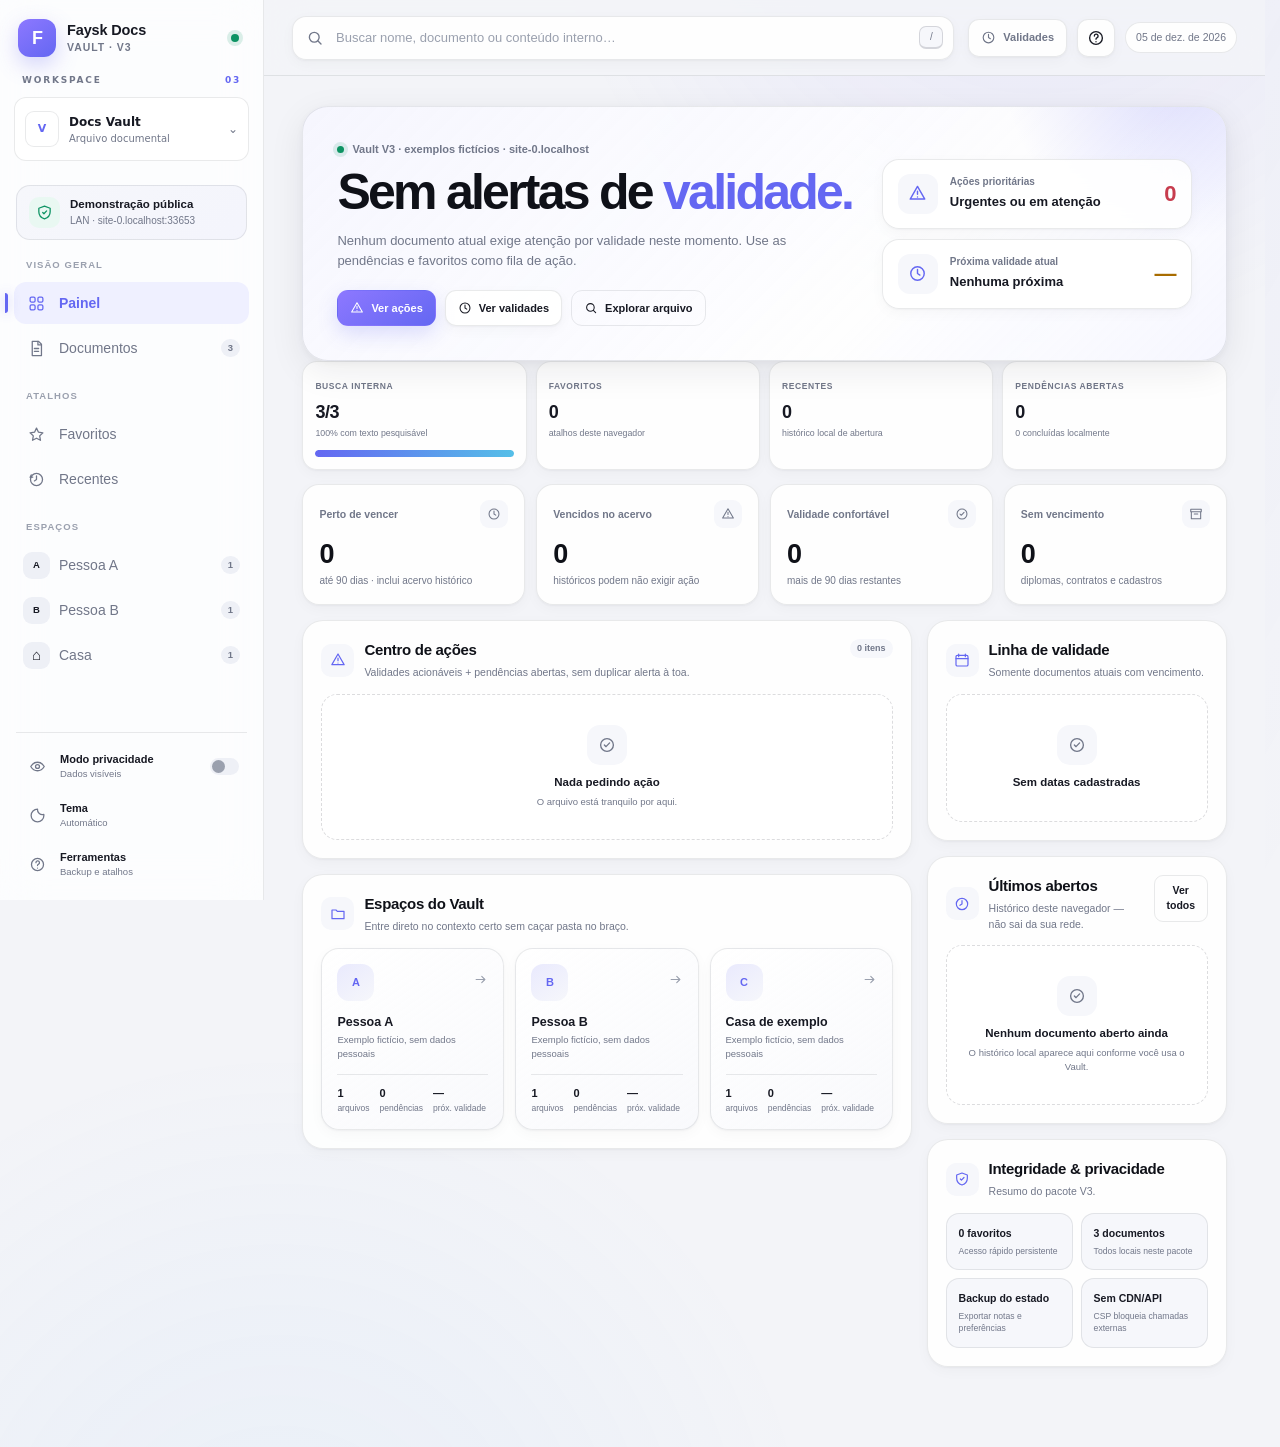
==== index.html @ d21cd4b2 "Initial public release with synthetic examples and privacy safeguards" ====
<!doctype html>
<html lang="pt-BR">
<head>
  <meta charset="utf-8">
  <meta name="viewport" content="width=device-width, initial-scale=1, viewport-fit=cover">
  <meta name="color-scheme" content="light dark">
  <meta name="theme-color" content="#0a0d14">
  <meta http-equiv="Content-Security-Policy" content="default-src 'self' data: blob:; script-src 'self'; style-src 'self' 'unsafe-inline'; img-src 'self' data: blob:; media-src 'self' data: blob:; frame-src 'self' data: blob:; object-src 'self' data: blob:; connect-src 'self'; base-uri 'self'; form-action 'self'">
  <title>Faysk Docs Vault · V3</title>
  <meta name="description" content="Cofre documental local, privado e 100% offline.">
  <link rel="icon" href="assets/icons/favicon.svg" type="image/svg+xml">
  <link rel="stylesheet" href="assets/css/app.css">
  <link rel="stylesheet" href="workspace.css?v=20261024">
  <link rel="stylesheet" href="finish.css?v=20261024-polish">
  <script defer src="finish.js?v=20261024-polish"></script>
</head>
<body data-workspace="valt">
  <a class="skip-link" href="#main">Ir para o conteúdo</a>

  <div class="app-shell">
    <aside class="sidebar" id="sidebar" aria-label="Navegação principal">
      <div class="brand-row">
        <button class="brand" type="button" data-route="dashboard" aria-label="Abrir painel">
          <span class="brand-mark" aria-hidden="true">F</span>
          <span class="brand-copy"><strong>Faysk Docs</strong><small>Vault · V3</small></span>
        </button>
        <span class="offline-dot" title="Sem dependências externas" aria-label="Sem dependências externas"></span>
      </div>

      <section class="workspace-picker" aria-label="Workspace"><div class="workspace-label">WORKSPACE <span>03</span></div><details class="project-switch"><summary aria-label="Workspace: Docs Vault. Alterar projeto"><span class="project-icon" aria-hidden="true">V</span><span class="project-copy"><strong>Docs Vault</strong><small>Arquivo documental</small></span><span class="project-caret" aria-hidden="true">⌄</span></summary><nav class="project-options" aria-label="Projetos do servidor"><a href="/router/"><span class="project-icon" aria-hidden="true">R</span><span class="project-copy"><strong>Router Huawei</strong><small>Monitor da rede</small></span></a><a href="/s7/"><span class="project-icon" aria-hidden="true">S7</span><span class="project-copy"><strong>Galaxy S7 Edge</strong><small>SM-G935F · ARM64</small></span></a><a href="/valt/" aria-current="page"><span class="project-icon" aria-hidden="true">V</span><span class="project-copy"><strong>Docs Vault</strong><small>Arquivo documental</small></span><span class="project-check" aria-hidden="true">✓</span></a></nav></details></section>

      <div class="vault-state" id="vaultState">
        <span class="vault-state-icon" aria-hidden="true"><svg viewBox="0 0 24 24"><path d="M12 3 4 6v5c0 4.9 3.1 8.5 8 10 4.9-1.5 8-5.1 8-10V6l-8-3Z"/><path d="m9.5 12 1.7 1.7 3.8-4"/></svg></span>
        <span><strong>Demonstração pública</strong><small id="vaultOrigin">Privado por padrão</small></span>
      </div>

      <nav class="primary-nav">
        <p class="nav-label">Visão geral</p>
        <button class="nav-item active" data-route="dashboard" type="button">
          <span class="nav-icon" aria-hidden="true"><svg viewBox="0 0 24 24"><rect x="3" y="3" width="7" height="7" rx="2"/><rect x="14" y="3" width="7" height="7" rx="2"/><rect x="3" y="14" width="7" height="7" rx="2"/><rect x="14" y="14" width="7" height="7" rx="2"/></svg></span>
          <span>Painel</span><span class="nav-count" id="navActionCount"></span>
        </button>
        <button class="nav-item" data-route="documents" type="button">
          <span class="nav-icon" aria-hidden="true"><svg viewBox="0 0 24 24"><path d="M6 2h9l4 4v16H6z"/><path d="M14 2v5h5M9 12h6M9 16h6"/></svg></span>
          <span>Documentos</span><span class="nav-count" id="navDocumentCount"></span>
        </button>

        <p class="nav-label">Atalhos</p>
        <button class="nav-item" data-route="favorites" type="button">
          <span class="nav-icon" aria-hidden="true"><svg viewBox="0 0 24 24"><path d="m12 3 2.8 5.7 6.2.9-4.5 4.4 1.1 6.2-5.6-2.9-5.6 2.9 1.1-6.2L3 9.6l6.2-.9L12 3Z"/></svg></span>
          <span>Favoritos</span><span class="nav-count" id="navFavoriteCount"></span>
        </button>
        <button class="nav-item" data-route="recent" type="button">
          <span class="nav-icon" aria-hidden="true"><svg viewBox="0 0 24 24"><circle cx="12" cy="12" r="8.5"/><path d="M12 7v5l-3 2M4.5 5.5 3 9l3.7-.4"/></svg></span>
          <span>Recentes</span><span class="nav-count" id="navRecentCount"></span>
        </button>

        <p class="nav-label">Espaços</p>
        <button class="nav-item" data-route="demoa" type="button"><span class="nav-avatar">A</span><span>Pessoa A</span><span class="nav-count" id="navDemoaCount"></span></button>
        <button class="nav-item" data-route="demob" type="button"><span class="nav-avatar">B</span><span>Pessoa B</span><span class="nav-count" id="navDemobCount"></span></button>
        <button class="nav-item" data-route="casa" type="button"><span class="nav-avatar home-avatar" aria-hidden="true">⌂</span><span>Casa</span><span class="nav-count" id="navCasaCount"></span></button>
      </nav>

      <div class="sidebar-spacer"></div>
      <div class="sidebar-footer">
        <button id="privacyToggle" class="utility-button" type="button" aria-pressed="false">
          <span class="nav-icon" aria-hidden="true"><svg viewBox="0 0 24 24"><path d="M2.5 12s3.5-6 9.5-6 9.5 6 9.5 6-3.5 6-9.5 6-9.5-6-9.5-6Z"/><circle cx="12" cy="12" r="2.8"/></svg></span>
          <span class="utility-copy"><strong>Modo privacidade</strong><small id="privacyLabel">Dados visíveis</small></span><span class="toggle-track"><span></span></span>
        </button>
        <button id="themeToggle" class="utility-button compact" type="button">
          <span class="nav-icon" aria-hidden="true"><svg viewBox="0 0 24 24"><path d="M12 3a9 9 0 1 0 9 9c0-.5 0-1-.1-1.5A7 7 0 0 1 12 3Z"/></svg></span>
          <span class="utility-copy"><strong>Tema</strong><small id="themeLabel">Automático</small></span>
        </button>
        <button class="utility-button compact" type="button" data-open-tools>
          <span class="nav-icon" aria-hidden="true"><svg viewBox="0 0 24 24"><circle cx="12" cy="12" r="8.5"/><path d="M9.8 9.4a2.5 2.5 0 1 1 3.4 2.3c-.8.4-1.2.9-1.2 1.8M12 17h.01"/></svg></span>
          <span class="utility-copy"><strong>Ferramentas</strong><small>Backup e atalhos</small></span>
        </button>
      </div>
    </aside>

    <section class="workspace">
      <header class="topbar">
        <button id="menuToggle" class="icon-button mobile-only" type="button" aria-label="Abrir menu"><svg viewBox="0 0 24 24"><path d="M4 7h16M4 12h16M4 17h16"/></svg></button>
        <div class="search-wrap" id="searchWrap">
          <span class="search-icon" aria-hidden="true"><svg viewBox="0 0 24 24"><circle cx="11" cy="11" r="6.5"/><path d="m16 16 4 4"/></svg></span>
          <input id="globalSearch" type="search" placeholder="Buscar nome, documento ou conteúdo interno…" autocomplete="off" spellcheck="false" aria-label="Pesquisar no arquivo">
          <button id="clearSearch" class="clear-search" type="button" aria-label="Limpar pesquisa" hidden>×</button><kbd>/</kbd>
        </div>
        <div class="top-actions">
          <button id="validityFocus" class="filter-button" type="button" aria-pressed="false"><svg viewBox="0 0 24 24"><circle cx="12" cy="12" r="8.5"/><path d="M12 7v5l3 2"/></svg><span>Validades</span></button>
          <button id="utilityOpen" class="icon-button" type="button" aria-label="Ferramentas e atalhos" title="Ferramentas (?)"><svg viewBox="0 0 24 24"><circle cx="12" cy="12" r="8.5"/><path d="M9.8 9.4a2.5 2.5 0 1 1 3.4 2.3c-.8.4-1.2.9-1.2 1.8M12 17h.01"/></svg></button>
          <span class="today-pill" id="todayPill"></span>
        </div>
      </header>
      <main id="main" tabindex="-1" aria-live="polite"></main>
    </section>
  </div>

  <div class="sidebar-backdrop" id="sidebarBackdrop" hidden></div>

  <div id="viewer" class="viewer" hidden>
    <div class="viewer-backdrop" data-close-viewer></div>
    <section class="viewer-panel" role="dialog" aria-modal="true" aria-labelledby="viewerTitle">
      <header class="viewer-header">
        <div class="viewer-heading">
          <span class="viewer-file-badge" id="viewerBadge">DOC</span>
          <div><p class="eyebrow" id="viewerEyebrow">Visualização local</p><h2 id="viewerTitle">Documento</h2><p id="viewerPath" class="viewer-path"></p></div>
        </div>
        <div class="viewer-actions">
          <button id="viewerFavorite" class="icon-button star-button" type="button" aria-label="Favoritar documento" aria-pressed="false"><svg viewBox="0 0 24 24"><path d="m12 3 2.8 5.7 6.2.9-4.5 4.4 1.1 6.2-5.6-2.9-5.6 2.9 1.1-6.2L3 9.6l6.2-.9L12 3Z"/></svg></button>
          <a id="viewerDownload" class="button secondary viewer-download" download>Baixar cópia</a>
          <a id="viewerOpen" class="button secondary" target="_blank" rel="noopener">Abrir original</a>
          <button class="icon-button" data-close-viewer type="button" aria-label="Fechar visualização"><svg viewBox="0 0 24 24"><path d="m6 6 12 12M18 6 6 18"/></svg></button>
        </div>
      </header>
      <div class="viewer-layout">
        <div id="viewerBody" class="viewer-body"></div>
        <aside id="viewerSide" class="viewer-side" aria-label="Informações do documento">
          <div class="viewer-side-section"><p class="side-label">Documento</p><div id="viewerMeta" class="viewer-meta"></div></div>
          <div class="viewer-side-section"><p class="side-label">Ações rápidas</p><div class="viewer-quick-actions">
            <button id="copyPathButton" class="side-action" type="button">Copiar caminho</button>
            <button id="copyLinkButton" class="side-action" type="button">Copiar link local</button>
          </div></div>
          <div class="viewer-side-section note-section"><div class="side-label-row"><p class="side-label">Nota local</p><span id="noteSaved" class="note-saved">Salva automaticamente</span></div><textarea id="viewerNote" rows="8" placeholder="Anotação privada deste navegador…"></textarea><p class="side-hint">Fica no armazenamento local deste navegador. Não altera o arquivo original.</p></div>
        </aside>
      </div>
    </section>
  </div>

  <dialog id="utilityDialog" class="utility-dialog">
    <form method="dialog" class="utility-dialog-panel">
      <header><div><p class="eyebrow">Vault V3</p><h2>Ferramentas locais</h2><p>Atalhos, backup das preferências e diagnóstico do ambiente.</p></div><button class="icon-button" value="cancel" aria-label="Fechar"><svg viewBox="0 0 24 24"><path d="m6 6 12 12M18 6 6 18"/></svg></button></header>
      <div class="utility-dialog-grid">
        <section><h3>Atalhos</h3><div class="shortcut-list"><div><kbd>/</kbd><span>Buscar no Vault</span></div><div><kbd>Esc</kbd><span>Fechar visualização</span></div><div><kbd>F</kbd><span>Favoritar documento aberto</span></div><div><kbd>?</kbd><span>Abrir esta janela</span></div><div><kbd>←</kbd><kbd>→</kbd><span>Navegar entre documentos</span></div></div></section>
        <section><h3>Estado local</h3><p id="localStateSummary" class="dialog-copy"></p><div class="dialog-actions"><button id="exportState" type="button" class="button">Exportar backup</button><label class="button ghost file-label">Importar backup<input id="importState" type="file" accept="application/json,.json" hidden></label><button id="resetState" type="button" class="button danger">Limpar estado</button></div></section>
        <section class="dialog-wide"><h3>Segurança e execução</h3><div id="runtimeInfo" class="runtime-info"></div></section>
      </div>
    </form>
  </dialog>

  <div id="toast" class="toast" role="status" aria-live="polite"></div>

  <script src="examples/data.example.js"></script>
  <script src="examples/search-index.example.js"></script>
  <script src="examples/previews.example.js"></script>
  <script src="assets/js/app.js"></script>
</body>
</html>
---- assets/css/app.css ----
:root{
  color-scheme:light dark;
  --sidebar:264px;
  --topbar:76px;
  --bg:#f3f4f8;
  --bg-elev:#f8f9fc;
  --surface:rgba(255,255,255,.86);
  --surface-solid:#fff;
  --surface-2:#f6f7fb;
  --surface-3:#eef0f6;
  --text:#171923;
  --text-strong:#0f1118;
  --muted:#717789;
  --muted-2:#9aa0ae;
  --border:rgba(21,24,36,.09);
  --border-strong:rgba(21,24,36,.15);
  --accent:#6467f2;
  --accent-2:#8d78ff;
  --accent-soft:#eff0ff;
  --accent-ring:rgba(100,103,242,.19);
  --green:#0d9363;
  --green-soft:#e9f8f2;
  --amber:#a86c00;
  --amber-soft:#fff5db;
  --red:#c73c4e;
  --red-soft:#ffedf0;
  --blue:#2970e6;
  --blue-soft:#edf4ff;
  --shadow-sm:0 1px 2px rgba(16,24,40,.04),0 4px 14px rgba(16,24,40,.03);
  --shadow:0 10px 35px rgba(20,22,35,.08),0 2px 7px rgba(20,22,35,.04);
  --shadow-lg:0 26px 80px rgba(15,18,30,.18),0 8px 24px rgba(15,18,30,.08);
  --radius:18px;
  --radius-sm:12px;
  --ease:cubic-bezier(.2,.75,.25,1);
}

:root[data-theme="dark"]{
  color-scheme:dark;
  --bg:#090b10;
  --bg-elev:#0c0f16;
  --surface:rgba(18,21,30,.88);
  --surface-solid:#12151e;
  --surface-2:#171b25;
  --surface-3:#202532;
  --text:#ecedf3;
  --text-strong:#fff;
  --muted:#969dab;
  --muted-2:#697181;
  --border:rgba(255,255,255,.075);
  --border-strong:rgba(255,255,255,.13);
  --accent:#8d8cff;
  --accent-2:#ac87ff;
  --accent-soft:#20213a;
  --accent-ring:rgba(141,140,255,.19);
  --green:#50d3a0;
  --green-soft:#112d25;
  --amber:#f4c15b;
  --amber-soft:#322711;
  --red:#ff7c8a;
  --red-soft:#36191f;
  --blue:#78a8ff;
  --blue-soft:#162845;
  --shadow-sm:0 1px 2px rgba(0,0,0,.2),0 5px 18px rgba(0,0,0,.12);
  --shadow:0 18px 42px rgba(0,0,0,.25),0 2px 8px rgba(0,0,0,.18);
  --shadow-lg:0 34px 100px rgba(0,0,0,.55),0 8px 30px rgba(0,0,0,.35);
}

@media(prefers-color-scheme:dark){
  :root:not([data-theme="light"]){
    color-scheme:dark;
    --bg:#090b10;--bg-elev:#0c0f16;--surface:rgba(18,21,30,.88);--surface-solid:#12151e;--surface-2:#171b25;--surface-3:#202532;--text:#ecedf3;--text-strong:#fff;--muted:#969dab;--muted-2:#697181;--border:rgba(255,255,255,.075);--border-strong:rgba(255,255,255,.13);--accent:#8d8cff;--accent-2:#ac87ff;--accent-soft:#20213a;--accent-ring:rgba(141,140,255,.19);--green:#50d3a0;--green-soft:#112d25;--amber:#f4c15b;--amber-soft:#322711;--red:#ff7c8a;--red-soft:#36191f;--blue:#78a8ff;--blue-soft:#162845;--shadow-sm:0 1px 2px rgba(0,0,0,.2),0 5px 18px rgba(0,0,0,.12);--shadow:0 18px 42px rgba(0,0,0,.25),0 2px 8px rgba(0,0,0,.18);--shadow-lg:0 34px 100px rgba(0,0,0,.55),0 8px 30px rgba(0,0,0,.35)
  }
}

*{box-sizing:border-box}
html{background:var(--bg);scroll-behavior:smooth}
body{margin:0;min-width:320px;background:
  radial-gradient(circle at 82% -10%,rgba(112,98,255,.10),transparent 31rem),
  radial-gradient(circle at 22% 110%,rgba(94,173,255,.07),transparent 34rem),
  var(--bg);color:var(--text);font-family:Inter,-apple-system,BlinkMacSystemFont,"Segoe UI",Roboto,Helvetica,Arial,sans-serif;font-size:14px;line-height:1.48;-webkit-font-smoothing:antialiased}
button,input,select{font:inherit;color:inherit}
button,a{-webkit-tap-highlight-color:transparent}
button:focus-visible,a:focus-visible,input:focus-visible,select:focus-visible{outline:3px solid var(--accent-ring);outline-offset:2px}
svg{width:1em;height:1em;fill:none;stroke:currentColor;stroke-width:1.8;stroke-linecap:round;stroke-linejoin:round}
.skip-link{position:fixed;left:16px;top:-60px;background:var(--text-strong);color:var(--bg);z-index:300;padding:10px 14px;border-radius:10px;text-decoration:none;font-weight:750;transition:.2s}.skip-link:focus{top:16px}

.app-shell{display:grid;grid-template-columns:var(--sidebar) minmax(0,1fr);min-height:100vh}
.sidebar{height:100vh;position:sticky;top:0;padding:18px 14px 14px;border-right:1px solid var(--border);background:color-mix(in srgb,var(--surface-solid) 77%,transparent);backdrop-filter:blur(22px) saturate(1.15);z-index:45;display:flex;flex-direction:column;overflow-y:auto;overflow-x:hidden}
.brand-row{display:flex;align-items:center;justify-content:space-between;padding:1px 4px 16px}
.brand{border:0;background:transparent;padding:0;display:flex;gap:11px;align-items:center;text-align:left;cursor:pointer;color:inherit}
.brand-mark{width:38px;height:38px;display:grid;place-items:center;border-radius:12px;background:linear-gradient(145deg,var(--accent-2),var(--accent));box-shadow:0 8px 22px rgba(100,103,242,.28);color:#fff;font-weight:900;font-size:18px;letter-spacing:-.05em}
.brand-copy{display:grid;line-height:1.12}.brand-copy strong{font-size:14.5px;letter-spacing:-.01em}.brand-copy small{color:var(--muted);margin-top:4px;font-size:10.5px;text-transform:uppercase;letter-spacing:.09em;font-weight:700}
.offline-dot{width:8px;height:8px;border-radius:50%;background:var(--green);box-shadow:0 0 0 4px color-mix(in srgb,var(--green) 14%,transparent);margin-right:6px}
.vault-state{display:flex;align-items:center;gap:10px;padding:11px 12px;margin:0 2px 18px;background:linear-gradient(145deg,var(--surface-2),color-mix(in srgb,var(--accent-soft) 32%,var(--surface-2)));border:1px solid var(--border);border-radius:14px}
.vault-state-icon{width:31px;height:31px;border-radius:10px;display:grid;place-items:center;background:var(--green-soft);color:var(--green);flex:none}.vault-state-icon svg{width:17px;height:17px}.vault-state>span:last-child{display:grid;line-height:1.2}.vault-state strong{font-size:11.5px}.vault-state small{color:var(--muted);font-size:10px;margin-top:3px}
.nav-label{font-size:9.5px;text-transform:uppercase;letter-spacing:.11em;color:var(--muted-2);font-weight:800;margin:17px 12px 7px}.nav-label:first-child{margin-top:0}
.primary-nav{display:grid;gap:3px}.nav-item{border:0;background:transparent;border-radius:12px;min-height:42px;display:grid;grid-template-columns:28px minmax(0,1fr) auto;gap:8px;align-items:center;padding:7px 9px;text-align:left;color:var(--muted);cursor:pointer;position:relative;transition:background .18s var(--ease),color .18s var(--ease),transform .18s var(--ease)}.nav-item:hover{background:var(--surface-2);color:var(--text);transform:translateX(1px)}.nav-item.active{background:var(--accent-soft);color:var(--accent);font-weight:730}.nav-item.active::before{content:"";position:absolute;left:-9px;width:3px;height:20px;border-radius:0 4px 4px 0;background:var(--accent);box-shadow:0 0 12px color-mix(in srgb,var(--accent) 45%,transparent)}
.nav-icon{display:grid;place-items:center;width:27px;height:27px}.nav-icon svg{width:17px;height:17px}.nav-avatar{width:27px;height:27px;border-radius:9px;background:var(--surface-3);color:var(--text);display:grid;place-items:center;font-size:9.5px;font-weight:850}.nav-item.active .nav-avatar{background:color-mix(in srgb,var(--accent) 14%,var(--surface-solid));color:var(--accent)}.home-avatar{font-size:15px}.nav-count{font-size:9.5px;min-width:19px;text-align:center;padding:2px 5px;border-radius:999px;background:var(--surface-3);color:var(--muted);font-weight:750}.nav-count:empty{display:none}.nav-item.active .nav-count{background:color-mix(in srgb,var(--accent) 13%,transparent);color:var(--accent)}
.sidebar-spacer{flex:1;min-height:24px}.sidebar-footer{display:grid;gap:6px;border-top:1px solid var(--border);padding-top:12px;margin:0 2px}
.utility-button{width:100%;border:0;background:transparent;border-radius:12px;padding:8px;display:grid;grid-template-columns:28px minmax(0,1fr) auto;gap:8px;align-items:center;text-align:left;cursor:pointer;color:var(--muted);transition:.18s}.utility-button:hover{background:var(--surface-2);color:var(--text)}.utility-copy{display:grid;line-height:1.15}.utility-copy strong{font-size:11px;color:var(--text);font-weight:720}.utility-copy small{font-size:9.5px;margin-top:3px}.toggle-track{width:29px;height:17px;border-radius:999px;background:var(--surface-3);padding:2px;transition:.2s}.toggle-track span{width:13px;height:13px;border-radius:50%;display:block;background:var(--muted-2);transition:.22s var(--ease)}.utility-button[aria-pressed="true"] .toggle-track{background:var(--accent)}.utility-button[aria-pressed="true"] .toggle-track span{transform:translateX(12px);background:#fff}

.workspace{min-width:0;position:relative}.topbar{height:var(--topbar);position:sticky;top:0;z-index:35;display:flex;align-items:center;gap:14px;padding:14px 28px;border-bottom:1px solid var(--border);background:color-mix(in srgb,var(--bg) 83%,transparent);backdrop-filter:blur(22px) saturate(1.2)}
.search-wrap{height:44px;max-width:680px;flex:1;display:flex;align-items:center;gap:10px;padding:0 10px 0 13px;border:1px solid var(--border);border-radius:14px;background:var(--surface);box-shadow:var(--shadow-sm);transition:border .2s,box-shadow .2s,background .2s}.search-wrap:focus-within{border-color:color-mix(in srgb,var(--accent) 40%,var(--border));box-shadow:0 0 0 4px var(--accent-ring),var(--shadow-sm);background:var(--surface-solid)}.search-icon{display:grid;color:var(--muted)}.search-icon svg{width:18px;height:18px}.search-wrap input{border:0;outline:0;background:transparent;min-width:0;flex:1;font-size:13px}.search-wrap input::placeholder{color:var(--muted-2)}.search-wrap kbd{min-width:24px;height:23px;border:1px solid var(--border-strong);border-bottom-width:2px;border-radius:7px;display:grid;place-items:center;color:var(--muted);font-size:10px;background:var(--surface-2);font-family:inherit}.clear-search{border:0;background:var(--surface-3);width:22px;height:22px;border-radius:7px;cursor:pointer;display:grid;place-items:center;color:var(--muted);padding:0}.clear-search[hidden]{display:none}
.top-actions{margin-left:auto;display:flex;align-items:center;gap:10px}.filter-button,.icon-button,.button,.seg-button,.tab-button,.chip-button{border:1px solid var(--border);background:var(--surface);box-shadow:var(--shadow-sm);cursor:pointer;transition:transform .18s var(--ease),border .18s,background .18s,color .18s,box-shadow .18s}.filter-button:hover,.icon-button:hover,.button:hover,.seg-button:hover,.tab-button:hover,.chip-button:hover{transform:translateY(-1px);border-color:var(--border-strong);background:var(--surface-solid)}.filter-button{height:38px;border-radius:11px;padding:0 12px;display:flex;align-items:center;gap:7px;font-size:11px;font-weight:720;color:var(--muted)}.filter-button svg{width:15px;height:15px}.filter-button.active{background:var(--accent-soft);border-color:color-mix(in srgb,var(--accent) 25%,var(--border));color:var(--accent);box-shadow:none}.today-pill{font-size:10.5px;color:var(--muted);padding:7px 10px;border:1px solid var(--border);background:var(--surface);border-radius:999px;white-space:nowrap}.icon-button{width:38px;height:38px;border-radius:11px;display:grid;place-items:center;padding:0}.icon-button svg{width:18px;height:18px}.mobile-only{display:none}

#main{padding:30px clamp(22px,3vw,46px) 80px;max-width:1600px;margin:0 auto;outline:0;animation:pageIn .34s var(--ease)}
.page-shell{animation:pageIn .34s var(--ease)}
.page-head{display:flex;align-items:flex-end;justify-content:space-between;gap:20px;margin-bottom:22px}.page-head h1{font-size:clamp(27px,3vw,38px);line-height:1.06;letter-spacing:-.045em;margin:0;color:var(--text-strong);font-weight:790}.page-head p{margin:9px 0 0;color:var(--muted);max-width:720px}.eyebrow{text-transform:uppercase;letter-spacing:.105em;font-size:9.5px;font-weight:850;color:var(--accent);margin:0 0 7px}.head-actions{display:flex;gap:8px;flex-wrap:wrap}.button{border-radius:11px;padding:9px 12px;text-decoration:none;color:var(--text);font-weight:700;font-size:11px;display:inline-flex;gap:7px;align-items:center;justify-content:center}.button svg{width:14px;height:14px}.button.primary{background:linear-gradient(145deg,var(--accent-2),var(--accent));border-color:transparent;color:#fff;box-shadow:0 8px 20px rgba(100,103,242,.2)}.button.primary:hover{box-shadow:0 10px 24px rgba(100,103,242,.28);filter:saturate(1.08)}.button.secondary{background:var(--surface-2)}.button.ghost{box-shadow:none;background:transparent}.button.danger-soft{background:var(--red-soft);color:var(--red);border-color:transparent}.button.small{padding:7px 9px;border-radius:9px;font-size:10.5px}

.dashboard-hero{position:relative;overflow:hidden;border:1px solid var(--border);border-radius:26px;padding:clamp(22px,3vw,34px);background:linear-gradient(135deg,color-mix(in srgb,var(--surface-solid) 94%,var(--accent) 6%),var(--surface) 65%,color-mix(in srgb,var(--accent-soft) 56%,var(--surface-solid)));box-shadow:var(--shadow);display:grid;grid-template-columns:minmax(0,1.25fr) minmax(260px,.75fr);gap:28px;align-items:center}.dashboard-hero::after{content:"";position:absolute;width:360px;height:360px;border-radius:50%;right:-130px;top:-220px;background:radial-gradient(circle,color-mix(in srgb,var(--accent) 20%,transparent),transparent 68%);pointer-events:none}.hero-kicker{display:flex;align-items:center;gap:8px;color:var(--muted);font-size:11px;font-weight:680;margin-bottom:10px}.hero-kicker .live-dot{width:7px;height:7px;border-radius:50%;background:var(--green);box-shadow:0 0 0 4px color-mix(in srgb,var(--green) 13%,transparent)}.dashboard-hero h1{font-size:clamp(31px,4.2vw,50px);line-height:1.02;letter-spacing:-.055em;margin:0;max-width:760px;color:var(--text-strong);font-weight:790}.dashboard-hero h1 em{font-style:normal;color:var(--accent)}.dashboard-hero .hero-copy{font-size:13px;color:var(--muted);max-width:650px;margin:13px 0 20px}.hero-actions{display:flex;flex-wrap:wrap;gap:9px}.hero-glance{position:relative;z-index:1;display:grid;gap:10px}.glance-card{border:1px solid var(--border);background:color-mix(in srgb,var(--surface-solid) 88%,transparent);backdrop-filter:blur(12px);border-radius:17px;padding:14px 15px;display:grid;grid-template-columns:40px minmax(0,1fr) auto;gap:12px;align-items:center;box-shadow:var(--shadow-sm)}.glance-icon{width:40px;height:40px;border-radius:12px;display:grid;place-items:center;background:var(--surface-2);color:var(--accent)}.glance-icon svg{width:19px;height:19px}.glance-copy{display:grid}.glance-copy span{font-size:10px;color:var(--muted);font-weight:700}.glance-copy strong{font-size:13px;margin-top:2px}.glance-value{font-size:22px;line-height:1;font-weight:800;letter-spacing:-.04em}.glance-value.urgent{color:var(--red)}.glance-value.near{color:var(--amber)}

.metric-grid{display:grid;grid-template-columns:repeat(4,minmax(0,1fr));gap:11px;margin-top:14px}.metric-card{border:1px solid var(--border);background:var(--surface);border-radius:17px;padding:15px 16px;box-shadow:var(--shadow-sm);transition:.2s var(--ease)}.metric-card:hover{transform:translateY(-2px);box-shadow:var(--shadow)}.metric-top{display:flex;align-items:center;justify-content:space-between;gap:8px;color:var(--muted);font-size:10.5px;font-weight:720}.metric-icon{width:28px;height:28px;border-radius:9px;display:grid;place-items:center;background:var(--surface-2)}.metric-icon svg{width:14px;height:14px}.metric-card strong{display:block;font-size:27px;letter-spacing:-.04em;line-height:1;margin-top:13px;color:var(--text-strong)}.metric-card small{display:block;color:var(--muted);font-size:10px;margin-top:6px}

.content-grid{display:grid;grid-template-columns:minmax(0,1.55fr) minmax(300px,.75fr);gap:15px;margin-top:15px}.stack{display:grid;gap:15px;align-content:start}.panel{border:1px solid var(--border);border-radius:21px;background:var(--surface);box-shadow:var(--shadow-sm);overflow:hidden}.panel-pad{padding:18px}.panel-header{display:flex;align-items:flex-start;justify-content:space-between;gap:14px;padding:18px 18px 13px}.panel-header h2,.section-title h2{font-size:15px;letter-spacing:-.02em;margin:0;color:var(--text-strong)}.panel-header p,.section-title p{margin:4px 0 0;color:var(--muted);font-size:10.5px}.panel-title-wrap{display:flex;align-items:center;gap:10px}.panel-title-icon{width:33px;height:33px;border-radius:10px;background:var(--surface-2);display:grid;place-items:center;color:var(--accent);flex:none}.panel-title-icon svg{width:16px;height:16px}.panel-link{border:0;background:transparent;color:var(--accent);font-size:10.5px;font-weight:750;cursor:pointer;padding:5px}.panel-body{padding:0 18px 18px}.section-title{display:flex;justify-content:space-between;gap:18px;align-items:flex-end;margin:28px 0 12px}.section-title:first-child{margin-top:0}

.action-list{display:grid;gap:8px}.action-item{border:1px solid var(--border);background:var(--surface-solid);border-radius:15px;padding:12px;display:grid;grid-template-columns:34px minmax(0,1fr) auto;gap:11px;align-items:center;transition:.18s var(--ease);position:relative;overflow:hidden}.action-item:hover{border-color:var(--border-strong);transform:translateY(-1px);box-shadow:var(--shadow-sm)}.action-item::before{content:"";position:absolute;left:0;top:10px;bottom:10px;width:2px;border-radius:3px;background:var(--muted-2)}.action-item[data-tone="urgent"]::before{background:var(--red)}.action-item[data-tone="attention"]::before{background:var(--amber)}.action-item[data-tone="ok"]::before{background:var(--green)}.action-badge{width:34px;height:34px;border-radius:10px;display:grid;place-items:center;background:var(--surface-2);color:var(--muted)}.action-item[data-tone="urgent"] .action-badge{background:var(--red-soft);color:var(--red)}.action-item[data-tone="attention"] .action-badge{background:var(--amber-soft);color:var(--amber)}.action-badge svg{width:16px;height:16px}.action-main{min-width:0}.action-topline{display:flex;gap:6px;align-items:center;flex-wrap:wrap}.action-main h3{font-size:12.5px;margin:3px 0 0;white-space:nowrap;overflow:hidden;text-overflow:ellipsis}.action-main p{font-size:10.5px;color:var(--muted);margin:4px 0 0;display:-webkit-box;-webkit-line-clamp:2;-webkit-box-orient:vertical;overflow:hidden}.action-side{text-align:right;display:grid;gap:5px;justify-items:end}.action-side strong{font-size:10.5px}.action-side small{color:var(--muted);font-size:9.5px}.owner-pill,.status,.meta-pill{display:inline-flex;align-items:center;border-radius:999px;font-size:9px;font-weight:780;line-height:1;padding:5px 7px;white-space:nowrap}.owner-pill{background:var(--surface-2);color:var(--muted)}.status{gap:4px}.status.comfortable{background:var(--green-soft);color:var(--green)}.status.near{background:var(--amber-soft);color:var(--amber)}.status.expired{background:var(--red-soft);color:var(--red)}.status.none{background:var(--surface-2);color:var(--muted)}.status.pending{background:var(--blue-soft);color:var(--blue)}.status.urgent{background:var(--red-soft);color:var(--red)}.meta-pill{background:var(--surface-2);color:var(--muted);font-weight:680}

.validity-timeline{display:grid}.timeline-row{display:grid;grid-template-columns:48px minmax(0,1fr) auto;gap:10px;align-items:center;padding:11px 0;border-top:1px solid var(--border)}.timeline-row:first-child{border-top:0}.timeline-days{width:42px;height:42px;border-radius:12px;background:var(--surface-2);display:grid;place-items:center;text-align:center;line-height:1}.timeline-days strong{font-size:13px}.timeline-days small{font-size:7.5px;text-transform:uppercase;letter-spacing:.06em;color:var(--muted);margin-top:2px}.timeline-row.near .timeline-days{background:var(--amber-soft);color:var(--amber)}.timeline-row.expired .timeline-days{background:var(--red-soft);color:var(--red)}.timeline-copy{min-width:0}.timeline-copy h3{font-size:11.5px;margin:0;white-space:nowrap;overflow:hidden;text-overflow:ellipsis}.timeline-copy p{font-size:9.5px;color:var(--muted);margin:3px 0 0}.timeline-date{text-align:right;font-size:9.5px;color:var(--muted);white-space:nowrap}

.space-grid{display:grid;grid-template-columns:repeat(3,minmax(0,1fr));gap:11px}.space-card{border:1px solid var(--border);background:linear-gradient(145deg,var(--surface),color-mix(in srgb,var(--surface-2) 70%,transparent));border-radius:18px;padding:15px;cursor:pointer;transition:.2s var(--ease);box-shadow:var(--shadow-sm)}.space-card:hover{transform:translateY(-2px);border-color:var(--border-strong);box-shadow:var(--shadow)}.space-card-top{display:flex;align-items:center;justify-content:space-between;gap:10px}.space-avatar{width:37px;height:37px;border-radius:12px;background:linear-gradient(145deg,color-mix(in srgb,var(--accent) 14%,var(--surface-solid)),var(--surface-2));display:grid;place-items:center;color:var(--accent);font-size:11px;font-weight:850}.space-arrow{color:var(--muted-2)}.space-arrow svg{width:15px;height:15px}.space-card h3{font-size:12.5px;margin:12px 0 2px}.space-card p{font-size:9.5px;color:var(--muted);margin:0}.space-stats{display:flex;gap:10px;margin-top:13px;padding-top:10px;border-top:1px solid var(--border)}.space-stat{display:grid}.space-stat strong{font-size:11px}.space-stat small{font-size:8.5px;color:var(--muted)}

.profile-hero{border:1px solid var(--border);border-radius:24px;background:linear-gradient(135deg,var(--surface-solid),var(--surface) 62%,color-mix(in srgb,var(--accent-soft) 72%,var(--surface-solid)));box-shadow:var(--shadow);padding:22px;display:grid;grid-template-columns:auto minmax(0,1fr) auto;align-items:center;gap:16px;position:relative;overflow:hidden}.profile-hero::after{content:"";position:absolute;right:-65px;top:-90px;width:220px;height:220px;border-radius:50%;background:radial-gradient(circle,color-mix(in srgb,var(--accent) 16%,transparent),transparent 69%)}.profile-avatar{width:58px;height:58px;border-radius:17px;background:linear-gradient(145deg,var(--accent-2),var(--accent));color:#fff;display:grid;place-items:center;font-size:16px;font-weight:900;box-shadow:0 10px 28px rgba(100,103,242,.25)}.profile-copy{min-width:0}.profile-copy h1{font-size:25px;letter-spacing:-.04em;margin:0;color:var(--text-strong)}.profile-copy p{font-size:11px;color:var(--muted);margin:5px 0 0}.profile-mini-stats{display:flex;gap:8px;position:relative;z-index:1}.mini-stat{min-width:78px;border:1px solid var(--border);background:color-mix(in srgb,var(--surface-solid) 86%,transparent);border-radius:13px;padding:9px 11px}.mini-stat strong{display:block;font-size:16px;letter-spacing:-.03em}.mini-stat small{display:block;font-size:8.5px;color:var(--muted);margin-top:2px}.entity-tabs{display:flex;gap:5px;flex-wrap:wrap;margin:14px 0 18px;padding:4px;border:1px solid var(--border);background:var(--surface);width:max-content;max-width:100%;border-radius:13px;box-shadow:var(--shadow-sm)}.tab-button{border:0;box-shadow:none;background:transparent;border-radius:9px;padding:8px 11px;font-size:10.5px;color:var(--muted);font-weight:710}.tab-button.active{background:var(--surface-solid);color:var(--text);box-shadow:var(--shadow-sm)}

.facts-grid{display:grid;grid-template-columns:repeat(3,minmax(0,1fr));gap:9px}.fact-card{border:1px solid var(--border);background:var(--surface);border-radius:15px;padding:12px 39px 12px 13px;position:relative;min-height:69px;box-shadow:var(--shadow-sm)}.fact-card label{display:block;font-size:8.5px;text-transform:uppercase;letter-spacing:.07em;color:var(--muted);font-weight:800}.fact-value{margin-top:6px;font-size:11.5px;font-weight:680;word-break:break-word;transition:filter .2s}.copy-btn{position:absolute;right:9px;top:9px;width:26px;height:26px;border:0;border-radius:8px;background:transparent;color:var(--muted-2);cursor:pointer;display:grid;place-items:center}.copy-btn:hover{background:var(--surface-2);color:var(--text)}.copy-btn svg{width:13px;height:13px}

.records-grid{display:grid;grid-template-columns:repeat(2,minmax(0,1fr));gap:10px}.record-card{border:1px solid var(--border);background:var(--surface);border-radius:17px;padding:14px 14px 13px;box-shadow:var(--shadow-sm);position:relative;overflow:hidden;transition:.18s var(--ease)}.record-card:hover{transform:translateY(-1px);box-shadow:var(--shadow);border-color:var(--border-strong)}.record-card::before{content:"";position:absolute;left:0;top:12px;bottom:12px;width:2px;border-radius:3px;background:var(--muted-2)}.record-card[data-status="comfortable"]::before{background:var(--green)}.record-card[data-status="near"]::before{background:var(--amber)}.record-card[data-status="expired"]::before{background:var(--red)}.record-header{display:flex;justify-content:space-between;gap:9px;align-items:flex-start}.record-card h3{font-size:12.5px;margin:8px 0 4px;letter-spacing:-.01em}.record-meta{display:flex;gap:5px;flex-wrap:wrap;align-items:center}.record-note{font-size:10px;color:var(--muted);margin:8px 0 0;display:-webkit-box;-webkit-line-clamp:2;-webkit-box-orient:vertical;overflow:hidden}.record-actions{display:flex;gap:6px;margin-top:11px;flex-wrap:wrap}.record-countdown{text-align:right;flex:none}.record-countdown strong{display:block;font-size:15px;letter-spacing:-.03em}.record-countdown small{display:block;color:var(--muted);font-size:8.5px}

.task-list{display:grid;gap:8px}.task-card{border:1px solid var(--border);background:var(--surface);border-radius:15px;padding:12px;display:grid;grid-template-columns:30px minmax(0,1fr);gap:10px;box-shadow:var(--shadow-sm)}.task-dot{width:30px;height:30px;border-radius:9px;background:var(--surface-2);color:var(--muted);display:grid;place-items:center}.task-dot svg{width:14px;height:14px}.task-card[data-severity="urgent"] .task-dot{background:var(--red-soft);color:var(--red)}.task-card[data-severity="attention"] .task-dot{background:var(--amber-soft);color:var(--amber)}.task-card h3{font-size:11.5px;margin:4px 0 0}.task-card p{font-size:9.8px;color:var(--muted);margin:4px 0 0}.task-card-top{display:flex;gap:5px;flex-wrap:wrap}

.document-header{display:flex;align-items:flex-end;justify-content:space-between;gap:20px;margin-bottom:14px}.library-toolbar{border:1px solid var(--border);background:var(--surface);border-radius:17px;padding:10px;display:flex;gap:8px;align-items:center;flex-wrap:wrap;box-shadow:var(--shadow-sm);margin-bottom:11px}.seg-group{display:flex;gap:3px;padding:3px;background:var(--surface-2);border-radius:10px}.seg-button{border:0;box-shadow:none;background:transparent;border-radius:8px;padding:7px 9px;font-size:9.5px;color:var(--muted);font-weight:710}.seg-button.active{background:var(--surface-solid);color:var(--text);box-shadow:var(--shadow-sm)}.select-wrap{position:relative;min-width:150px}.select-wrap select{width:100%;height:34px;border:1px solid var(--border);background:var(--surface-solid);border-radius:9px;padding:0 30px 0 9px;font-size:9.5px;outline:0;appearance:none;cursor:pointer}.select-wrap::after{content:"⌄";position:absolute;right:10px;top:6px;color:var(--muted);pointer-events:none}.toolbar-spacer{flex:1}.library-count{font-size:9.5px;color:var(--muted);padding:0 7px}.category-strip{display:flex;gap:6px;overflow-x:auto;padding:0 0 10px;scrollbar-width:none}.category-strip::-webkit-scrollbar{display:none}.chip-button{box-shadow:none;border-radius:999px;padding:7px 10px;white-space:nowrap;font-size:9.5px;color:var(--muted);font-weight:690}.chip-button.active{background:var(--accent-soft);color:var(--accent);border-color:color-mix(in srgb,var(--accent) 20%,var(--border))}
.docs-grid{display:grid;grid-template-columns:repeat(3,minmax(0,1fr));gap:9px}.doc-card{border:1px solid var(--border);background:var(--surface);border-radius:16px;padding:12px;display:grid;grid-template-columns:38px minmax(0,1fr);gap:10px;box-shadow:var(--shadow-sm);transition:.18s var(--ease);min-width:0}.doc-card:hover{transform:translateY(-1px);box-shadow:var(--shadow);border-color:var(--border-strong)}.doc-icon{width:38px;height:42px;border-radius:10px;background:var(--surface-2);border:1px solid var(--border);display:grid;place-items:center;font-size:8px;font-weight:850;color:var(--muted);position:relative;overflow:hidden}.doc-icon::after{content:"";position:absolute;right:-6px;top:-6px;width:15px;height:15px;border-radius:4px;background:color-mix(in srgb,var(--accent) 14%,transparent);transform:rotate(45deg)}.doc-icon.pdf{color:var(--red);background:var(--red-soft);border-color:transparent}.doc-icon.imagem{color:var(--blue);background:var(--blue-soft);border-color:transparent}.doc-icon.word{color:#3973d5;background:#eaf1ff;border-color:transparent}:root[data-theme="dark"] .doc-icon.word{background:#152848;color:#7eaeff}.doc-info{min-width:0}.doc-info h3{font-size:11px;margin:1px 0 4px;white-space:nowrap;overflow:hidden;text-overflow:ellipsis}.doc-info p{margin:0;font-size:8.8px;color:var(--muted);white-space:nowrap;overflow:hidden;text-overflow:ellipsis}.doc-card-actions{display:flex;gap:5px;margin-top:8px}.doc-card-actions .button{padding:6px 8px;font-size:9px}.doc-path{font-size:8px;color:var(--muted-2);margin-top:4px;white-space:nowrap;overflow:hidden;text-overflow:ellipsis}

.search-summary{border:1px solid var(--border);background:linear-gradient(145deg,var(--surface),var(--surface-2));border-radius:18px;padding:15px 17px;margin-bottom:14px;display:flex;justify-content:space-between;gap:16px;align-items:center}.search-summary h1{font-size:23px;margin:0;letter-spacing:-.035em}.search-summary p{font-size:10.5px;color:var(--muted);margin:4px 0 0}.search-counts{display:flex;gap:6px;flex-wrap:wrap;justify-content:flex-end}.search-count{border:1px solid var(--border);background:var(--surface-solid);border-radius:10px;padding:7px 9px;font-size:9px;color:var(--muted)}.search-count strong{color:var(--text);font-size:11px;margin-right:3px}.fact-result-list{display:grid;grid-template-columns:repeat(2,minmax(0,1fr));gap:8px}.fact-result{border:1px solid var(--border);background:var(--surface);border-radius:14px;padding:11px;display:flex;justify-content:space-between;gap:10px;align-items:center}.fact-result label{font-size:8.5px;text-transform:uppercase;letter-spacing:.06em;color:var(--muted);font-weight:800}.fact-result strong{display:block;font-size:11.5px;margin-top:3px}.fact-result .button{flex:none}

.dossier-wrap{border:1px solid var(--border);background:var(--surface);border-radius:20px;padding:clamp(18px,3vw,28px);box-shadow:var(--shadow-sm);overflow:hidden}.dossier-content{max-width:1000px;margin:0 auto;font-size:12px;transition:filter .2s}.dossier-content h1{font-size:24px;letter-spacing:-.035em;border-bottom:1px solid var(--border);padding-bottom:10px;margin:28px 0 16px;color:var(--text-strong)}.dossier-content h1:first-child{margin-top:0}.dossier-content h2{font-size:17px;margin:27px 0 10px;color:var(--text-strong)}.dossier-content h3{font-size:14px;margin-top:22px}.dossier-content p,.dossier-content li{color:color-mix(in srgb,var(--text) 87%,var(--muted));line-height:1.65}.dossier-content a{color:var(--accent)}.dossier-content table{width:100%;border-collapse:separate;border-spacing:0;display:block;overflow:auto;border:1px solid var(--border);border-radius:12px}.dossier-content th,.dossier-content td{border-bottom:1px solid var(--border);border-right:1px solid var(--border);padding:8px 10px;text-align:left;white-space:nowrap}.dossier-content th{background:var(--surface-2);font-size:10px}.dossier-content tr:last-child td{border-bottom:0}.dossier-content th:last-child,.dossier-content td:last-child{border-right:0}.dossier-content pre{padding:14px;border-radius:12px;background:#0e1118;color:#e8ebf2;overflow:auto;font-size:10px}.dossier-content blockquote{border-left:3px solid var(--accent);margin-left:0;padding:8px 13px;background:var(--accent-soft);border-radius:0 10px 10px 0;color:var(--muted)}

.privacy-on .sensitive .fact-value,.privacy-on .privacy-sensitive,.privacy-on .dossier-content{filter:blur(7px);user-select:none}.privacy-on .sensitive:hover .fact-value{filter:blur(4px)}
.empty{padding:30px 18px;text-align:center;border:1px dashed var(--border-strong);border-radius:16px;color:var(--muted);background:color-mix(in srgb,var(--surface) 60%,transparent)}.empty-icon{width:40px;height:40px;border-radius:13px;margin:0 auto 9px;background:var(--surface-2);display:grid;place-items:center}.empty-icon svg{width:18px;height:18px}.empty strong{display:block;color:var(--text);font-size:11.5px}.empty p{font-size:9.5px;margin:4px 0 0}

.viewer{position:fixed;inset:0;z-index:120;display:grid;place-items:center;padding:22px}.viewer[hidden]{display:none}.viewer-backdrop{position:absolute;inset:0;background:rgba(5,7,12,.74);backdrop-filter:blur(9px);animation:fadeIn .2s}.viewer-panel{position:relative;width:min(1220px,96vw);height:min(860px,92vh);background:var(--surface-solid);border:1px solid var(--border-strong);border-radius:22px;box-shadow:var(--shadow-lg);display:flex;flex-direction:column;overflow:hidden;animation:modalIn .26s var(--ease)}.viewer-header{display:flex;align-items:center;justify-content:space-between;gap:18px;padding:13px 15px;border-bottom:1px solid var(--border);background:var(--surface)}.viewer-heading{display:flex;gap:11px;align-items:center;min-width:0}.viewer-file-badge{width:39px;height:39px;border-radius:11px;background:var(--surface-2);display:grid;place-items:center;font-size:8.5px;font-weight:850;color:var(--muted);flex:none}.viewer-heading>div{min-width:0}.viewer-heading h2{font-size:13px;margin:0;white-space:nowrap;overflow:hidden;text-overflow:ellipsis;max-width:min(620px,52vw)}.viewer-heading .eyebrow{margin-bottom:2px;font-size:7.5px}.viewer-path{font-size:8.5px;color:var(--muted);margin:2px 0 0;white-space:nowrap;overflow:hidden;text-overflow:ellipsis;max-width:min(650px,52vw)}.viewer-actions{display:flex;gap:7px;align-items:center;flex:none}.viewer-body{flex:1;min-height:0;background:#dfe3eb;display:grid;place-items:center;overflow:auto}:root[data-theme="dark"] .viewer-body{background:#090b10}.viewer-body img{max-width:100%;max-height:100%;object-fit:contain;box-shadow:0 12px 38px rgba(0,0,0,.18)}.viewer-body iframe{width:100%;height:100%;border:0;background:#fff}.unsupported{padding:45px;text-align:center;color:var(--muted)}.unsupported .empty-icon{width:48px;height:48px}.unsupported h3{color:var(--text);font-size:13px;margin:10px 0 5px}.unsupported p{font-size:10px;margin:0 0 14px}
.toast{position:fixed;right:22px;bottom:22px;background:var(--text-strong);color:var(--bg);padding:10px 13px;border-radius:11px;box-shadow:var(--shadow-lg);opacity:0;transform:translateY(10px) scale(.98);pointer-events:none;transition:.22s var(--ease);z-index:180;font-size:10.5px;font-weight:700}.toast.show{opacity:1;transform:none}.sidebar-backdrop{display:none}

@keyframes pageIn{from{opacity:0;transform:translateY(5px)}to{opacity:1;transform:none}}@keyframes fadeIn{from{opacity:0}to{opacity:1}}@keyframes modalIn{from{opacity:0;transform:translateY(9px) scale(.985)}to{opacity:1;transform:none}}

@media(max-width:1200px){.metric-grid{grid-template-columns:repeat(2,1fr)}.docs-grid{grid-template-columns:repeat(2,minmax(0,1fr))}.facts-grid{grid-template-columns:repeat(2,minmax(0,1fr))}.content-grid{grid-template-columns:minmax(0,1.35fr) minmax(290px,.75fr)}.profile-mini-stats{display:none}}
@media(max-width:940px){:root{--sidebar:232px}.dashboard-hero{grid-template-columns:1fr}.hero-glance{grid-template-columns:repeat(2,minmax(0,1fr))}.content-grid{grid-template-columns:1fr}.space-grid{grid-template-columns:repeat(3,minmax(0,1fr))}.records-grid{grid-template-columns:1fr}.fact-result-list{grid-template-columns:1fr}}
@media(max-width:760px){:root{--sidebar:0;--topbar:67px}.app-shell{display:block}.sidebar{position:fixed;left:-272px;top:0;width:260px;transition:left .24s var(--ease);box-shadow:20px 0 70px rgba(0,0,0,.25)}.sidebar.open{left:0}.sidebar-backdrop{position:fixed;inset:0;background:rgba(7,9,14,.48);z-index:40;backdrop-filter:blur(3px)}.sidebar-backdrop:not([hidden]){display:block}.mobile-only{display:grid}.topbar{padding:11px 13px;gap:9px}.top-actions{display:none}.search-wrap{height:42px}.search-wrap kbd{display:none}#main{padding:20px 14px 66px}.dashboard-hero{padding:21px;border-radius:21px}.dashboard-hero h1{font-size:33px}.hero-glance{grid-template-columns:1fr 1fr}.metric-grid{grid-template-columns:1fr 1fr}.space-grid{grid-template-columns:1fr}.facts-grid,.docs-grid{grid-template-columns:1fr}.profile-hero{grid-template-columns:auto minmax(0,1fr);padding:17px}.profile-avatar{width:50px;height:50px}.entity-tabs{width:100%;overflow-x:auto;flex-wrap:nowrap;scrollbar-width:none}.tab-button{white-space:nowrap}.document-header{display:block}.library-toolbar{align-items:stretch}.seg-group{width:100%;overflow-x:auto}.select-wrap{flex:1;min-width:120px}.toolbar-spacer{display:none}.search-summary{display:block}.search-counts{justify-content:flex-start;margin-top:10px}.viewer{padding:7px}.viewer-panel{width:100%;height:96vh;border-radius:17px}.viewer-header{padding:10px}.viewer-heading h2,.viewer-path{max-width:48vw}.viewer-actions .button{display:none}.page-head{display:block}.head-actions{margin-top:13px}}
@media(max-width:470px){.hero-glance{grid-template-columns:1fr}.metric-grid{grid-template-columns:1fr 1fr}.metric-card{padding:13px}.dashboard-hero h1{font-size:30px}.action-item{grid-template-columns:32px minmax(0,1fr)}.action-side{grid-column:2;text-align:left;justify-items:start;display:flex;gap:7px;align-items:center}.timeline-row{grid-template-columns:44px minmax(0,1fr)}.timeline-date{grid-column:2;text-align:left}.facts-grid{grid-template-columns:1fr}.profile-copy h1{font-size:20px}.viewer-file-badge{display:none}}
@media(prefers-reduced-motion:reduce){*,*::before,*::after{scroll-behavior:auto!important;animation-duration:.001ms!important;animation-iteration-count:1!important;transition-duration:.001ms!important}}
@media print{.sidebar,.topbar,.entity-tabs,.record-actions,.copy-btn,.library-toolbar,.category-strip,.doc-card-actions,.head-actions,.hero-actions{display:none!important}.app-shell{display:block}#main{max-width:none;padding:0}.panel,.dossier-wrap,.fact-card,.record-card,.profile-hero{box-shadow:none;break-inside:avoid;background:#fff;color:#111}.dashboard-hero{box-shadow:none}.privacy-on .dossier-content,.privacy-on .sensitive .fact-value{filter:none}}

/* ===== V3 enhancements ===== */
:root{--violet:#7a67f8;--cyan:#55bfe8}
body::before{content:"";position:fixed;inset:0;pointer-events:none;background:linear-gradient(120deg,transparent 0 52%,color-mix(in srgb,var(--accent) 3%,transparent) 72%,transparent 100%);z-index:-1}
.star-button[aria-pressed="true"]{color:#f0b429;background:color-mix(in srgb,#f0b429 13%,var(--surface));border-color:color-mix(in srgb,#f0b429 34%,var(--border))}.star-button[aria-pressed="true"] svg{fill:currentColor}
.doc-card{position:relative}.doc-favorite{position:absolute;right:9px;top:9px;width:27px;height:27px;border-radius:9px;border:0;background:transparent;color:var(--muted-2);display:grid;place-items:center;cursor:pointer;z-index:2}.doc-favorite:hover{background:var(--surface-2);color:var(--text)}.doc-favorite.active{color:#f0b429}.doc-favorite.active svg{fill:currentColor}.doc-favorite svg{width:14px;height:14px}
.doc-card.has-snippet{align-items:flex-start}.doc-snippet{grid-column:2;font-size:9px;line-height:1.45;color:var(--muted);margin:5px 30px 0 0;display:-webkit-box;-webkit-line-clamp:3;-webkit-box-orient:vertical;overflow:hidden}.doc-snippet mark{background:color-mix(in srgb,var(--accent) 24%,transparent);color:inherit;border-radius:3px;padding:0 2px}
.doc-badges{display:flex;gap:5px;flex-wrap:wrap;margin-top:5px}.tiny-badge{font-size:7.8px;padding:3px 5px;border-radius:6px;background:var(--surface-3);color:var(--muted);font-weight:750}.tiny-badge.fulltext{background:var(--accent-soft);color:var(--accent)}
.task-card{grid-template-columns:34px minmax(0,1fr) auto}.task-card.completed{opacity:.62}.task-card.completed h3{text-decoration:line-through;text-decoration-thickness:1px}.task-toggle{align-self:start;border:1px solid var(--border);background:var(--surface-2);color:var(--muted);font-size:9px;font-weight:750;border-radius:9px;padding:6px 8px;cursor:pointer}.task-toggle:hover{color:var(--text);border-color:var(--border-strong)}.task-card.completed .task-toggle{color:var(--green);background:var(--green-soft)}
.section-actions{display:flex;gap:7px;align-items:center;flex-wrap:wrap}.insight-strip{display:grid;grid-template-columns:repeat(4,minmax(0,1fr));gap:9px;margin:0 0 14px}.insight-card{border:1px solid var(--border);border-radius:15px;background:var(--surface);padding:12px;box-shadow:var(--shadow-sm)}.insight-card span{font-size:8.5px;color:var(--muted);text-transform:uppercase;letter-spacing:.07em;font-weight:800}.insight-card strong{display:block;font-size:18px;margin-top:4px;letter-spacing:-.025em}.insight-card small{display:block;color:var(--muted);font-size:8.8px;margin-top:2px}.health-meter{height:7px;border-radius:99px;background:var(--surface-3);overflow:hidden;margin-top:10px}.health-meter span{display:block;height:100%;border-radius:inherit;background:linear-gradient(90deg,var(--accent),var(--cyan));transition:width .45s var(--ease)}
.recent-list{display:grid;gap:7px}.recent-item{display:grid;grid-template-columns:36px minmax(0,1fr) auto;gap:10px;align-items:center;padding:9px;border:1px solid var(--border);background:var(--surface-2);border-radius:12px}.recent-type{width:36px;height:36px;border-radius:10px;background:var(--surface-solid);display:grid;place-items:center;font-size:8px;font-weight:850;color:var(--muted);border:1px solid var(--border)}.recent-item h3{font-size:10.5px;margin:0;white-space:nowrap;overflow:hidden;text-overflow:ellipsis}.recent-item p{font-size:8.5px;color:var(--muted);margin:2px 0 0}.recent-item .button{padding:6px 8px;font-size:8.5px}
.quick-grid{display:grid;grid-template-columns:repeat(2,minmax(0,1fr));gap:8px}.quick-card{border:1px solid var(--border);background:var(--surface-2);border-radius:13px;padding:12px;cursor:pointer;text-align:left;transition:.18s var(--ease)}.quick-card:hover{transform:translateY(-1px);border-color:var(--border-strong);background:var(--surface-solid)}.quick-card strong{display:block;font-size:10.5px}.quick-card span{display:block;font-size:8.6px;color:var(--muted);margin-top:3px}
.search-coverage{display:flex;align-items:center;gap:7px;margin-top:8px;font-size:8.7px;color:var(--muted)}.search-coverage i{width:7px;height:7px;border-radius:50%;background:var(--green);box-shadow:0 0 0 3px color-mix(in srgb,var(--green) 13%,transparent)}

.viewer-panel{width:min(1480px,97vw);height:min(920px,94vh)}.viewer-layout{display:grid;grid-template-columns:minmax(0,1fr) 270px;flex:1;min-height:0}.viewer-body{display:block;position:relative;background:#e9ebf0}.viewer-body>img{display:block;margin:auto;max-width:100%;max-height:100%;object-fit:contain}.viewer-body iframe{display:block;width:100%;height:100%;border:0;background:#fff}.viewer-side{border-left:1px solid var(--border);background:var(--surface);padding:14px;overflow:auto;display:flex;flex-direction:column;gap:16px}.viewer-side-section{padding-bottom:15px;border-bottom:1px solid var(--border)}.viewer-side-section:last-child{border-bottom:0}.side-label,.side-label-row .side-label{font-size:8px;text-transform:uppercase;letter-spacing:.09em;color:var(--muted);font-weight:850;margin:0 0 8px}.side-label-row{display:flex;justify-content:space-between;gap:8px;align-items:center}.viewer-meta{display:grid;gap:7px}.meta-line{display:flex;justify-content:space-between;gap:9px;font-size:9px}.meta-line span{color:var(--muted)}.meta-line strong{text-align:right;font-size:9px;word-break:break-word}.viewer-quick-actions{display:grid;grid-template-columns:1fr 1fr;gap:6px}.side-action{border:1px solid var(--border);background:var(--surface-2);border-radius:9px;padding:8px 7px;font-size:8.7px;font-weight:750;cursor:pointer;color:var(--text)}.side-action:hover{background:var(--surface-3)}#viewerNote{width:100%;resize:vertical;min-height:116px;border:1px solid var(--border);background:var(--surface-2);color:var(--text);border-radius:11px;padding:10px;font-size:9.5px;line-height:1.5;outline:0}#viewerNote:focus{border-color:color-mix(in srgb,var(--accent) 45%,var(--border));box-shadow:0 0 0 3px var(--accent-ring)}.note-saved{font-size:7.5px;color:var(--muted)}.side-hint{font-size:7.8px;line-height:1.4;color:var(--muted);margin:6px 0 0}.viewer-download{display:inline-flex}.viewer-eyebrow-network{color:var(--green)!important}
.reader-shell{min-height:100%;background:var(--bg-elev);padding:22px}.reader-grid{width:min(1100px,100%);margin:0 auto;display:grid;grid-template-columns:210px minmax(0,1fr);gap:16px;align-items:start}.reader-toc{position:sticky;top:12px;border:1px solid var(--border);background:var(--surface);border-radius:14px;padding:11px;max-height:calc(100vh - 180px);overflow:auto}.reader-toc h3{font-size:8.5px;text-transform:uppercase;letter-spacing:.08em;color:var(--muted);margin:0 0 8px}.reader-toc a{display:block;color:var(--muted);font-size:8.8px;text-decoration:none;padding:5px 6px;border-radius:7px;line-height:1.25}.reader-toc a:hover{color:var(--text);background:var(--surface-2)}.reader-toc a[data-level="2"]{padding-left:13px}.reader-toc a[data-level="3"]{padding-left:20px}.reader-paper{border:1px solid var(--border);background:var(--surface-solid);border-radius:17px;box-shadow:var(--shadow-sm);min-height:500px;overflow:hidden}.reader-toolbar{position:sticky;top:0;z-index:2;display:flex;gap:6px;justify-content:flex-end;padding:9px;border-bottom:1px solid var(--border);background:color-mix(in srgb,var(--surface-solid) 88%,transparent);backdrop-filter:blur(8px)}.reader-toolbar button{border:1px solid var(--border);background:var(--surface-2);border-radius:8px;padding:5px 8px;font-size:8.5px;cursor:pointer;color:var(--muted)}.reader-toolbar button.active{background:var(--accent-soft);color:var(--accent);border-color:color-mix(in srgb,var(--accent) 25%,var(--border))}.markdown-body{padding:clamp(22px,4vw,48px);font-size:12px;line-height:1.68;color:var(--text)}.markdown-body h1,.markdown-body h2,.markdown-body h3,.markdown-body h4{color:var(--text-strong);letter-spacing:-.025em;scroll-margin-top:70px}.markdown-body h1{font-size:27px;margin:0 0 18px;padding-bottom:10px;border-bottom:1px solid var(--border)}.markdown-body h2{font-size:20px;margin:30px 0 12px}.markdown-body h3{font-size:15px;margin:25px 0 9px}.markdown-body h4{font-size:13px;margin:20px 0 8px}.markdown-body p{margin:0 0 12px}.markdown-body ul,.markdown-body ol{padding-left:22px}.markdown-body li{margin:4px 0}.markdown-body blockquote{border-left:3px solid var(--accent);background:var(--accent-soft);margin:15px 0;padding:10px 13px;border-radius:0 10px 10px 0;color:var(--muted)}.markdown-body pre,.raw-source{background:#0c1017;color:#e7eaf0;border-radius:12px;padding:14px;overflow:auto;font:10.5px/1.55 ui-monospace,SFMono-Regular,Consolas,monospace}.markdown-body code{font-family:ui-monospace,SFMono-Regular,Consolas,monospace;background:var(--surface-2);border:1px solid var(--border);padding:1px 4px;border-radius:5px;font-size:.91em}.markdown-body pre code{background:transparent;border:0;padding:0;color:inherit}.markdown-body table{width:100%;border-collapse:separate;border-spacing:0;display:block;overflow:auto;border:1px solid var(--border);border-radius:11px;margin:15px 0}.markdown-body th,.markdown-body td{padding:8px 9px;border-right:1px solid var(--border);border-bottom:1px solid var(--border);white-space:nowrap}.markdown-body th{background:var(--surface-2);font-size:9.5px;text-align:left}.markdown-body tr:last-child td{border-bottom:0}.markdown-body th:last-child,.markdown-body td:last-child{border-right:0}.markdown-body hr{border:0;border-top:1px solid var(--border);margin:24px 0}.markdown-body a{color:var(--accent)}.raw-source{margin:0;border-radius:0;background:#0c1017;min-height:500px;white-space:pre-wrap;word-break:break-word}.csv-wrap{overflow:auto;padding:18px}.csv-table{border-collapse:separate;border-spacing:0;width:max-content;min-width:100%;font-size:10px;border:1px solid var(--border);border-radius:11px;overflow:hidden}.csv-table th,.csv-table td{border-right:1px solid var(--border);border-bottom:1px solid var(--border);padding:7px 9px;text-align:left;white-space:pre-wrap;max-width:420px}.csv-table th{position:sticky;top:0;background:var(--surface-2);font-weight:800}.json-tree{padding:20px}.json-tree pre{margin:0;background:#0c1017;color:#e7eaf0;border-radius:12px;padding:16px;overflow:auto;font:10.5px/1.55 ui-monospace,SFMono-Regular,Consolas,monospace;white-space:pre-wrap}.loading-preview{height:100%;display:grid;place-items:center;color:var(--muted);font-size:10px}.loading-preview span{display:inline-flex;align-items:center;gap:8px}.loading-preview i{width:13px;height:13px;border-radius:50%;border:2px solid var(--border-strong);border-top-color:var(--accent);animation:spin .7s linear infinite}@keyframes spin{to{transform:rotate(360deg)}}
.privacy-on .viewer-body>img,.privacy-on .viewer-body>iframe,.privacy-on .reader-shell{filter:blur(10px);user-select:none}.privacy-on .viewer-side .note-section{filter:blur(7px);pointer-events:none}

.utility-dialog{width:min(820px,calc(100vw - 30px));border:0;padding:0;border-radius:20px;background:transparent;color:var(--text);box-shadow:var(--shadow-lg)}.utility-dialog::backdrop{background:rgba(5,7,12,.65);backdrop-filter:blur(7px)}.utility-dialog-panel{background:var(--surface-solid);border:1px solid var(--border-strong);border-radius:20px;overflow:hidden}.utility-dialog-panel>header{display:flex;justify-content:space-between;align-items:flex-start;gap:16px;padding:18px 20px;border-bottom:1px solid var(--border);background:var(--surface)}.utility-dialog-panel h2{font-size:19px;margin:0}.utility-dialog-panel header p:last-child{font-size:9.5px;color:var(--muted);margin:4px 0 0}.utility-dialog-grid{display:grid;grid-template-columns:1fr 1fr;gap:12px;padding:14px}.utility-dialog-grid section{border:1px solid var(--border);background:var(--surface);border-radius:14px;padding:13px}.utility-dialog-grid section.dialog-wide{grid-column:1/-1}.utility-dialog-grid h3{font-size:10.5px;margin:0 0 10px}.shortcut-list{display:grid;gap:7px}.shortcut-list div{display:flex;align-items:center;gap:7px;font-size:9px;color:var(--muted)}.shortcut-list kbd{border:1px solid var(--border-strong);border-bottom-width:2px;border-radius:6px;background:var(--surface-2);min-width:24px;text-align:center;padding:3px 5px;font:8px ui-monospace,monospace;color:var(--text)}.dialog-copy{font-size:9px;color:var(--muted);line-height:1.5}.dialog-actions{display:flex;gap:6px;flex-wrap:wrap;margin-top:9px}.dialog-actions .button,.file-label{font-size:8.7px;padding:7px 8px}.button.danger{color:var(--red);background:var(--red-soft);border-color:color-mix(in srgb,var(--red) 24%,var(--border))}.runtime-info{display:grid;grid-template-columns:repeat(3,minmax(0,1fr));gap:7px}.runtime-card{background:var(--surface-2);border-radius:10px;padding:9px}.runtime-card span{font-size:7.8px;text-transform:uppercase;letter-spacing:.07em;color:var(--muted);font-weight:800}.runtime-card strong{display:block;font-size:9.5px;margin-top:4px;word-break:break-word}.runtime-card.ok strong{color:var(--green)}

.page-banner{display:flex;align-items:center;justify-content:space-between;gap:18px;border:1px solid var(--border);background:linear-gradient(145deg,var(--surface),color-mix(in srgb,var(--accent-soft) 35%,var(--surface)));border-radius:19px;padding:18px 19px;margin-bottom:14px}.page-banner h1{font-size:24px;margin:0;letter-spacing:-.035em}.page-banner p{font-size:10px;color:var(--muted);margin:4px 0 0}.page-banner .banner-icon{width:44px;height:44px;border-radius:14px;background:var(--accent-soft);color:var(--accent);display:grid;place-items:center;flex:none}.page-banner .banner-icon svg{width:21px;height:21px}

@media(max-width:1100px){.viewer-layout{grid-template-columns:minmax(0,1fr) 235px}.reader-grid{grid-template-columns:170px minmax(0,1fr)}.insight-strip{grid-template-columns:repeat(2,minmax(0,1fr))}}
@media(max-width:820px){.viewer-layout{grid-template-columns:1fr}.viewer-side{display:none}.reader-grid{grid-template-columns:1fr}.reader-toc{position:static;max-height:180px}.runtime-info{grid-template-columns:1fr 1fr}.utility-dialog-grid{grid-template-columns:1fr}.utility-dialog-grid section.dialog-wide{grid-column:auto}}
@media(max-width:760px){.viewer-actions .viewer-download{display:none}.viewer-actions .star-button{display:grid}.reader-shell{padding:8px}.reader-paper{border-radius:12px}.markdown-body{padding:22px 18px}.utility-dialog{width:calc(100vw - 14px)}.page-banner{align-items:flex-start}.insight-strip{grid-template-columns:1fr 1fr}.doc-snippet{margin-right:0}}
@media(max-width:470px){.insight-strip{grid-template-columns:1fr}.quick-grid{grid-template-columns:1fr}.runtime-info{grid-template-columns:1fr}.recent-item{grid-template-columns:32px minmax(0,1fr)}.recent-item .button{grid-column:2;justify-self:start}.viewer-heading h2,.viewer-path{max-width:44vw}}
---- workspace.css ----
/* Shared workspace selector: geometry and behavior are identical across projects. */
[data-workspace="router"]{--ws-accent:var(--mint,#7ce5c3);--ws-surface:var(--surface,#121c28);--ws-border:var(--stroke,#263545);--ws-muted:var(--sub,#a4b5c8)}
[data-workspace="s7"],[data-workspace="valt"]{--ws-accent:var(--accent);--ws-surface:var(--surface-solid,var(--surface));--ws-border:var(--border);--ws-muted:var(--secondary,var(--muted))}
.workspace-picker{margin:0 14px 24px;min-width:0;color:var(--text);font:12px/1.5 'Segoe UI',system-ui,sans-serif}
[data-workspace="s7"] .workspace-picker,[data-workspace="valt"] .workspace-picker{margin-inline:0}
.workspace-picker *{box-sizing:border-box}
.workspace-label{display:flex;justify-content:space-between;align-items:center;margin:0 8px 10px;color:var(--ws-muted);font-size:9px;line-height:14px;font-weight:800;letter-spacing:1.8px}
.workspace-label span{color:var(--ws-accent);font-variant-numeric:tabular-nums}
.workspace-picker details.project-switch{position:relative;margin:0;min-width:0;color:inherit;font:inherit}
.workspace-picker .project-switch summary{display:flex;align-items:center;gap:10px;padding:11px 10px;min-height:64px;background:var(--ws-surface);border:1px solid var(--ws-border);border-radius:12px;cursor:pointer;list-style:none;transition:border-color .18s,background .18s}
.workspace-picker summary::-webkit-details-marker{display:none}
.workspace-picker summary:hover,.workspace-picker details[open] summary{border-color:var(--ws-accent)}
.workspace-picker summary:focus-visible,.workspace-picker .project-options a:focus-visible{outline:2px solid var(--ws-accent);outline-offset:3px}
.workspace-picker .project-icon{display:grid;place-items:center;width:34px;height:36px;flex:0 0 34px;border:1px solid var(--ws-border);border-radius:9px;background:var(--ws-surface);color:var(--ws-accent);font-size:11px;font-weight:800}
.workspace-picker .project-copy{display:block;min-width:0;flex:1}
.workspace-picker .project-copy strong{display:block;color:var(--text);font-size:12px;line-height:18px;font-weight:700;white-space:nowrap}
.workspace-picker .project-copy small{display:block;color:var(--ws-muted);font-size:10px;line-height:15px;white-space:nowrap}
.workspace-picker .project-caret{margin-left:auto;color:var(--ws-muted);transition:transform .18s}
.workspace-picker details[open] .project-caret{transform:rotate(180deg)}
.workspace-picker .project-options{position:absolute;top:calc(100% + 7px);left:0;right:0;z-index:90;padding:5px;background:var(--ws-surface);border:1px solid var(--ws-border);border-radius:12px;box-shadow:0 14px 30px #0003}
.workspace-picker .project-options a{display:flex;align-items:center;gap:9px;min-height:58px;padding:9px 6px;border:1px solid transparent;border-radius:8px;color:var(--text);text-decoration:none}
.workspace-picker .project-options a:hover,.workspace-picker .project-options a[aria-current="page"]{border-color:var(--ws-accent);background:var(--bg)}
.workspace-picker .project-check{color:var(--ws-accent);font-size:13px}
@media(min-width:671px) and (max-width:1160px){[data-workspace="router"] .workspace-picker{margin-inline:8px}[data-workspace="router"] .workspace-label{font-size:0;justify-content:center}[data-workspace="router"] .workspace-label span{font-size:9px}[data-workspace="router"] .project-switch summary{justify-content:center;padding-inline:6px}[data-workspace="router"] summary .project-copy,[data-workspace="router"] .project-caret{display:none}[data-workspace="router"] .project-options{width:225px}}
@media(prefers-reduced-motion:reduce){.workspace-picker *{transition:none!important}}
---- finish.css ----
/* Shared finish: predictable focus, restrained motion, readable data. */
:root{--finish-ease:cubic-bezier(.22,.68,.2,1)}
html{scroll-padding-top:88px;scrollbar-gutter:stable}
body{-webkit-font-smoothing:antialiased;text-rendering:optimizeLegibility}
button,a,summary,input,select,textarea{-webkit-tap-highlight-color:transparent}
button,a,summary{touch-action:manipulation}
button:disabled{cursor:wait;opacity:.6}
button:focus-visible,a:focus-visible,summary:focus-visible,input:focus-visible,select:focus-visible,textarea:focus-visible{outline:2px solid var(--ws-accent);outline-offset:3px}
.project-options a{transition:background .16s,border-color .16s}
.project-options a:active{transform:translateY(1px)}
.project-switch[open] .project-options{animation:workspaceReveal .16s var(--finish-ease) both;transform-origin:top}
@keyframes workspaceReveal{from{opacity:0;transform:translateY(-4px)}to{opacity:1;transform:none}}
.kpi-value,.metric-value,.d-stat>strong,.metric-card>strong,.timeline-days,.telemetry-mini strong,.stat-tile strong,.viewer-meta{font-variant-numeric:tabular-nums}
.telemetry-field strong,.details-row strong,.d-keyval strong,.fact-value{overflow-wrap:anywhere;min-width:0}
[data-workspace="router"] .sheet-scroll,[data-workspace="router"] .device-drawer-scroll,[data-workspace="valt"] .viewer-body{overscroll-behavior:contain}
[data-workspace="router"] .metric-card,[data-workspace="s7"] .kpi-card,[data-workspace="valt"] .doc-card{transition:border-color .18s,box-shadow .18s}
@media(hover:hover){[data-workspace="s7"] .kpi-card:hover{border-color:var(--accent)}[data-workspace="valt"] .doc-card:hover{border-color:var(--accent)}}
[data-workspace="valt"] .page-banner h1{line-height:1.15}
[data-workspace="valt"] .library-toolbar{gap:10px}
[data-workspace="valt"] .empty-state{line-height:1.6}
[data-workspace="valt"] .viewer-header{flex-wrap:wrap}
[data-workspace="valt"] .viewer-note,[data-workspace="valt"] #viewerNote{font-size:12px;line-height:1.6}
[data-workspace="valt"] .privacy-on .fact-value{user-select:none}
[data-workspace="s7"] .chart-wrap,[data-workspace="router"] .interactive-chart{min-width:0}
[data-workspace="s7"] .freshness-bar{font-variant-numeric:tabular-nums}
@media(max-width:670px){button:not(.project-switch button),summary{min-height:36px}.workspace-picker summary{min-height:64px}[data-workspace="valt"] .viewer{padding:8px}[data-workspace="valt"] .viewer-panel{width:100%;height:calc(100dvh - 16px);max-height:100%;border-radius:16px}[data-workspace="valt"] .viewer-heading{flex:1;min-width:0}[data-workspace="valt"] .viewer-actions{flex-wrap:wrap;gap:6px}[data-workspace="valt"] .viewer-side{max-height:35vh;overflow:auto}[data-workspace="valt"] .viewer-header{gap:10px}[data-workspace="s7"] .freshness-bar{flex-wrap:wrap;gap:8px}[data-workspace="router"] .telemetry-field{grid-template-columns:minmax(0,1fr);gap:5px}}
@media(prefers-reduced-motion:reduce){*,*::before,*::after{animation:none!important;transition:none!important;scroll-behavior:auto!important}}
body.finish-hidden .device-orbit *,body.finish-hidden .pulsing-dot,body.finish-hidden .freshness-dot,body.finish-hidden .offline-dot{animation-play-state:paused!important}

body[data-workspace="s7"][data-theme="light"]{--muted:#627386;--secondary:#4e6275;--border-soft:#d5dfe8}
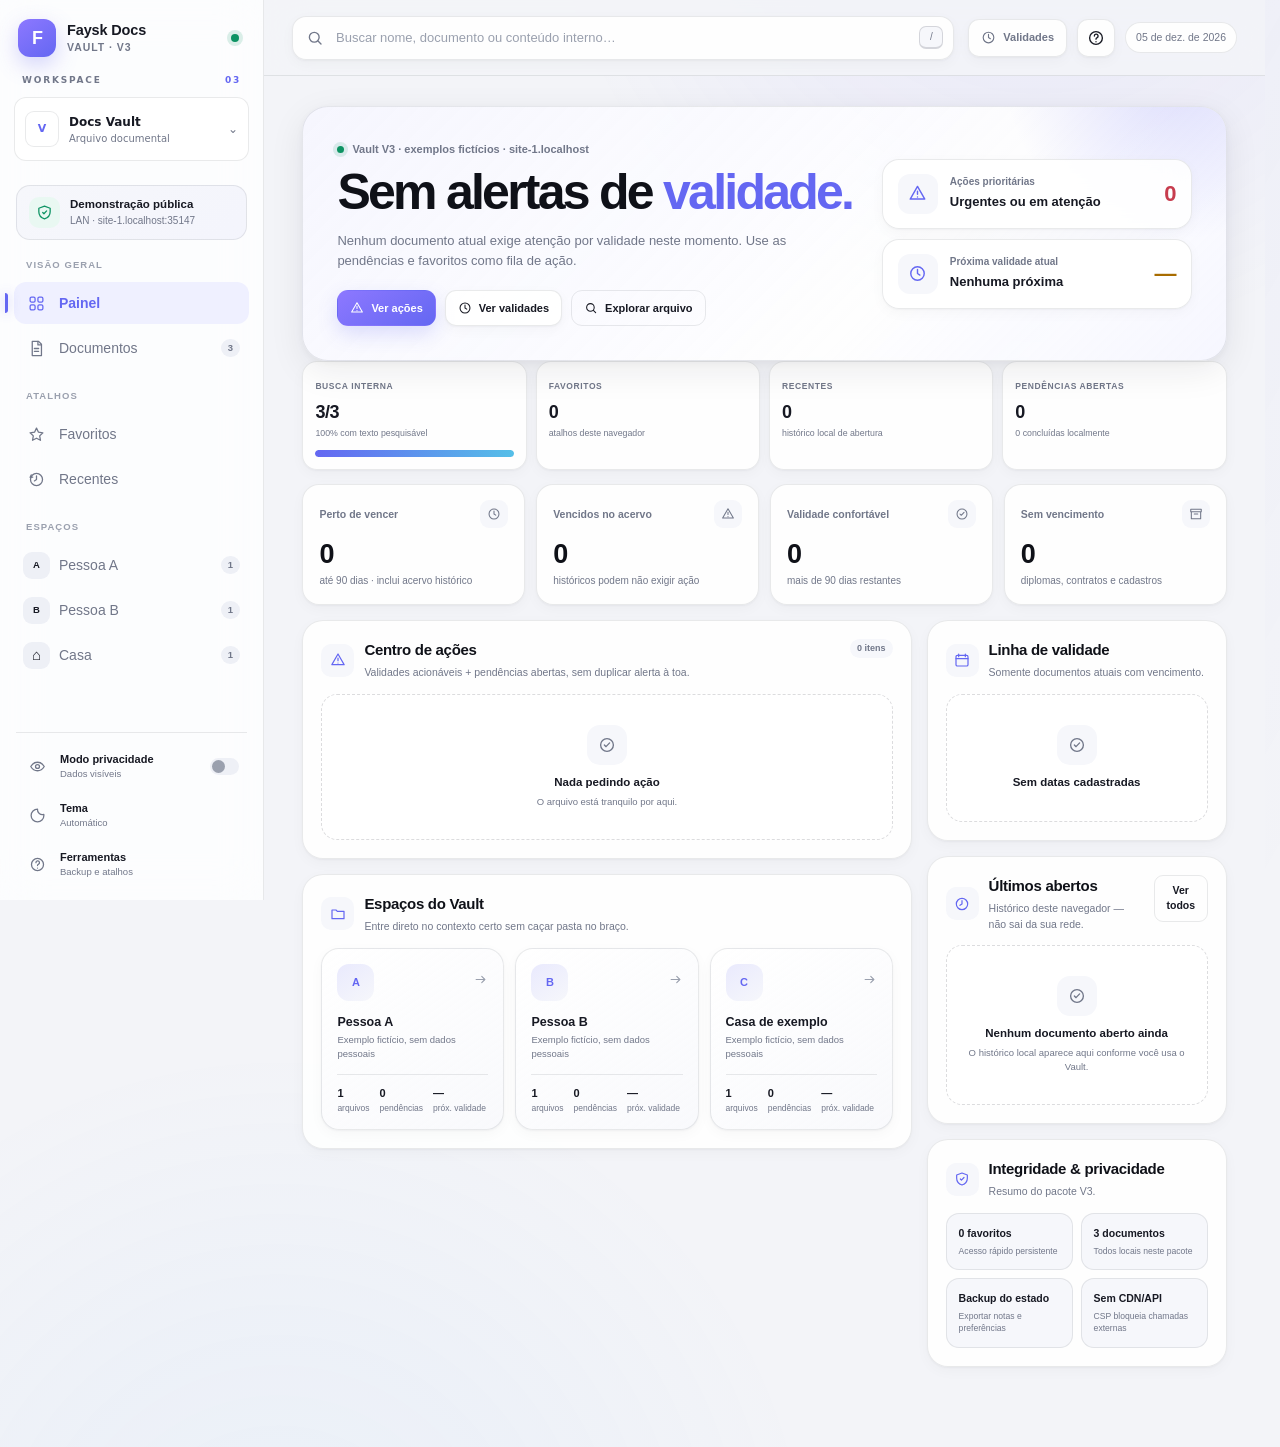
==== commit 4a682841: "perf: defer full-text index and preview bundles until requested (#1)" ====
--- a/index.html
+++ b/index.html
@@ -83,7 +83,7 @@
         <button id="menuToggle" class="icon-button mobile-only" type="button" aria-label="Abrir menu"><svg viewBox="0 0 24 24"><path d="M4 7h16M4 12h16M4 17h16"/></svg></button>
         <div class="search-wrap" id="searchWrap">
           <span class="search-icon" aria-hidden="true"><svg viewBox="0 0 24 24"><circle cx="11" cy="11" r="6.5"/><path d="m16 16 4 4"/></svg></span>
-          <input id="globalSearch" type="search" placeholder="Buscar nome, documento ou conteúdo interno…" autocomplete="off" spellcheck="false" aria-label="Pesquisar no arquivo">
+          <input id="globalSearch" type="search" placeholder="Buscar nome, documento ou conteúdo interno…" autocomplete="off" spellcheck="false" aria-label="Pesquisar no arquivo" aria-controls="main" aria-describedby="searchLive">
           <button id="clearSearch" class="clear-search" type="button" aria-label="Limpar pesquisa" hidden>×</button><kbd>/</kbd>
         </div>
         <div class="top-actions">
@@ -92,7 +92,8 @@
           <span class="today-pill" id="todayPill"></span>
         </div>
       </header>
-      <main id="main" tabindex="-1" aria-live="polite"></main>
+      <div id="searchLive" class="sr-only" role="status" aria-live="polite" aria-atomic="true"></div>
+      <main id="main" tabindex="-1"></main>
     </section>
   </div>
 
@@ -141,8 +142,6 @@
   <div id="toast" class="toast" role="status" aria-live="polite"></div>
 
   <script src="examples/data.example.js"></script>
-  <script src="examples/search-index.example.js"></script>
-  <script src="examples/previews.example.js"></script>
-  <script src="assets/js/app.js"></script>
+  <script src="assets/js/app.js" data-search-index="examples/search-index.example.js" data-previews="examples/previews.example.js"></script>
 </body>
 </html>
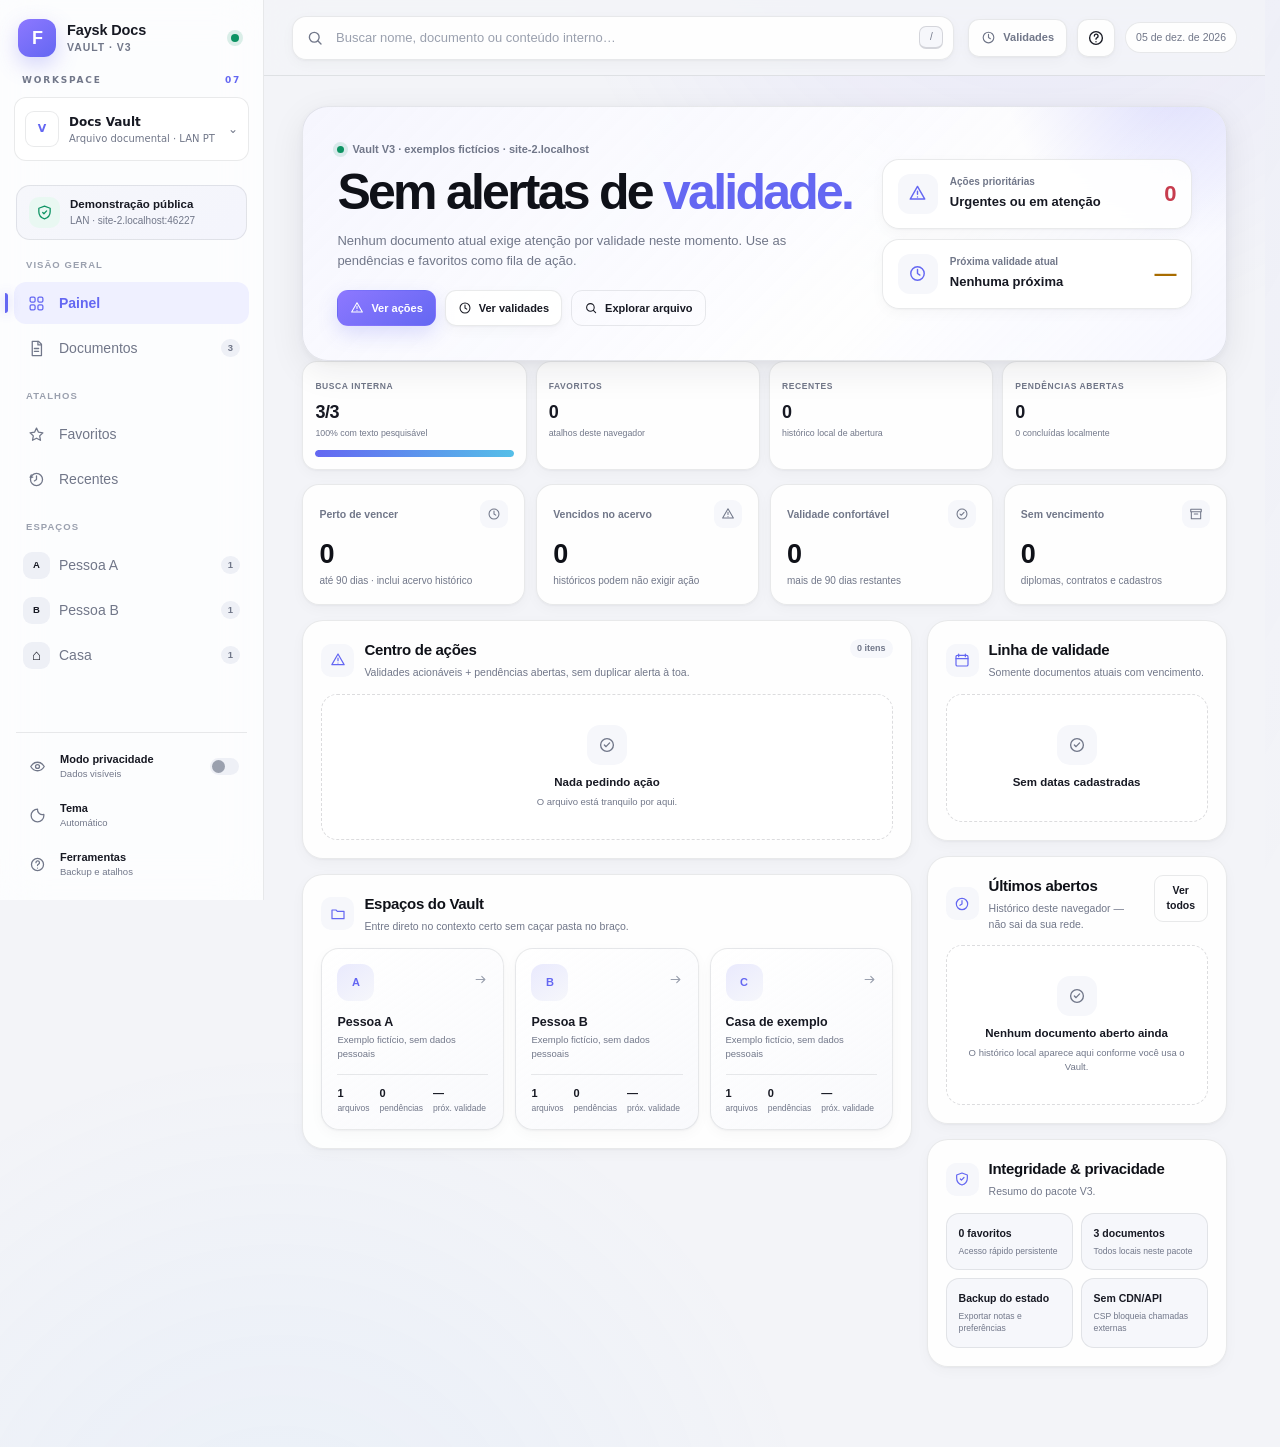
==== commit 7018ded6: "feat: cross-link all seven HomeLab projects in workspace selector" ====
--- a/index.html
+++ b/index.html
@@ -27,7 +27,7 @@
         <span class="offline-dot" title="Sem dependências externas" aria-label="Sem dependências externas"></span>
       </div>
 
-      <section class="workspace-picker" aria-label="Workspace"><div class="workspace-label">WORKSPACE <span>03</span></div><details class="project-switch"><summary aria-label="Workspace: Docs Vault. Alterar projeto"><span class="project-icon" aria-hidden="true">V</span><span class="project-copy"><strong>Docs Vault</strong><small>Arquivo documental</small></span><span class="project-caret" aria-hidden="true">⌄</span></summary><nav class="project-options" aria-label="Projetos do servidor"><a href="/router/"><span class="project-icon" aria-hidden="true">R</span><span class="project-copy"><strong>Router Huawei</strong><small>Monitor da rede</small></span></a><a href="/s7/"><span class="project-icon" aria-hidden="true">S7</span><span class="project-copy"><strong>Galaxy S7 Edge</strong><small>SM-G935F · ARM64</small></span></a><a href="/valt/" aria-current="page"><span class="project-icon" aria-hidden="true">V</span><span class="project-copy"><strong>Docs Vault</strong><small>Arquivo documental</small></span><span class="project-check" aria-hidden="true">✓</span></a></nav></details></section>
+      <section class="workspace-picker" aria-label="Workspace"><div class="workspace-label">WORKSPACE <span>07</span></div><details class="project-switch"><summary aria-label="Projeto atual: Docs Vault. Alternar projeto"><span class="project-icon" aria-hidden="true">V</span><span class="project-copy"><strong>Docs Vault</strong><small>Arquivo documental · LAN PT</small></span><span class="project-caret" aria-hidden="true">⌄</span></summary><nav class="project-options" aria-label="Abrir outro projeto"><a href="/router/"><span class="project-icon" aria-hidden="true">R</span><span class="project-copy"><strong>Router Huawei</strong><small>Monitor da rede · LAN PT</small></span></a><a href="/s7/"><span class="project-icon" aria-hidden="true">S7</span><span class="project-copy"><strong>Galaxy S7 Edge</strong><small>Android · LAN Portugal</small></span></a><a href="http://192.168.1.3:8783/s23/" target="_blank" rel="noopener noreferrer" title="Requer LAN Portugal ou VPN"><span class="project-icon" aria-hidden="true">S23</span><span class="project-copy"><strong>Galaxy S23+</strong><small>Android · LAN Portugal</small></span></a><a href="https://ssh-br.faysk.dev/monitor/"><span class="project-icon" aria-hidden="true">A</span><span class="project-copy"><strong>Acer Brasil</strong><small>Windows + Ubuntu WSL</small></span></a><a href="https://ssh-br.faysk.dev/router/"><span class="project-icon" aria-hidden="true">BR</span><span class="project-copy"><strong>Router Vivo</strong><small>Askey RTF8115VW · Brasil</small></span></a><a href="http://192.168.1.2:8770/" target="_blank" rel="noopener noreferrer" title="Requer LAN Portugal ou VPN"><span class="project-icon" aria-hidden="true">IoT</span><span class="project-copy"><strong>Casa IoT</strong><small>Automação · LAN Portugal</small></span></a><p class="workspace-hint">Links LAN Portugal requerem rede local ou VPN.</p></nav></details></section>
 
       <div class="vault-state" id="vaultState">
         <span class="vault-state-icon" aria-hidden="true"><svg viewBox="0 0 24 24"><path d="M12 3 4 6v5c0 4.9 3.1 8.5 8 10 4.9-1.5 8-5.1 8-10V6l-8-3Z"/><path d="m9.5 12 1.7 1.7 3.8-4"/></svg></span>
--- a/assets/css/app.css
+++ b/assets/css/app.css
@@ -174,3 +174,21 @@
 @media(max-width:820px){.viewer-layout{grid-template-columns:1fr}.viewer-side{display:none}.reader-grid{grid-template-columns:1fr}.reader-toc{position:static;max-height:180px}.runtime-info{grid-template-columns:1fr 1fr}.utility-dialog-grid{grid-template-columns:1fr}.utility-dialog-grid section.dialog-wide{grid-column:auto}}
 @media(max-width:760px){.viewer-actions .viewer-download{display:none}.viewer-actions .star-button{display:grid}.reader-shell{padding:8px}.reader-paper{border-radius:12px}.markdown-body{padding:22px 18px}.utility-dialog{width:calc(100vw - 14px)}.page-banner{align-items:flex-start}.insight-strip{grid-template-columns:1fr 1fr}.doc-snippet{margin-right:0}}
 @media(max-width:470px){.insight-strip{grid-template-columns:1fr}.quick-grid{grid-template-columns:1fr}.runtime-info{grid-template-columns:1fr}.recent-item{grid-template-columns:32px minmax(0,1fr)}.recent-item .button{grid-column:2;justify-self:start}.viewer-heading h2,.viewer-path{max-width:44vw}}
+
+
+/* Progressive search, incremental library and honest document loading */
+.sr-only{position:absolute!important;width:1px;height:1px;padding:0;margin:-1px;overflow:hidden;clip:rect(0,0,0,0);white-space:nowrap;border:0}
+.search-progress{border:1px solid var(--border);background:var(--surface);border-radius:18px;padding:clamp(20px,3vw,38px);min-height:180px}
+.search-progress h1{overflow-wrap:anywhere;margin:8px 0 20px}
+.search-progress-row{display:flex;align-items:center;gap:12px;min-height:40px}
+.search-spinner{display:inline-block;flex:none;width:19px;height:19px;border:2px solid var(--border);border-top-color:var(--accent,#8767f7);border-radius:50%;animation:previewSpin .9s linear infinite}
+.page-more{display:block;margin:20px auto;max-width:min(320px,100%);min-height:44px}
+.viewer-body[aria-busy="true"]{min-height:220px}
+.viewer-body .loading-preview{position:absolute;inset:0;z-index:4;display:grid;place-items:center;min-height:220px;background:var(--surface,#171827);color:var(--text,#e9e9ff);text-align:center;padding:24px}
+.viewer-body .loading-preview span{display:flex;flex-direction:column;align-items:center;gap:15px}
+.viewer-body .loading-preview i{display:inline-block;width:32px;height:32px;border:3px solid rgba(130,110,200,.3);border-top-color:var(--accent,#8767f7);border-radius:50%;animation:previewSpin .9s linear infinite}
+.preview-error{min-height:260px;display:flex;flex-direction:column;align-items:center;justify-content:center;text-align:center;gap:12px;padding:24px}
+.preview-error h3{margin:0;max-width:600px}
+.preview-error-actions{display:flex;flex-wrap:wrap;justify-content:center;gap:10px}
+@keyframes previewSpin{to{transform:rotate(360deg)}}
+@media(prefers-reduced-motion:reduce){.viewer-body .loading-preview i,.search-spinner{animation:none}}
